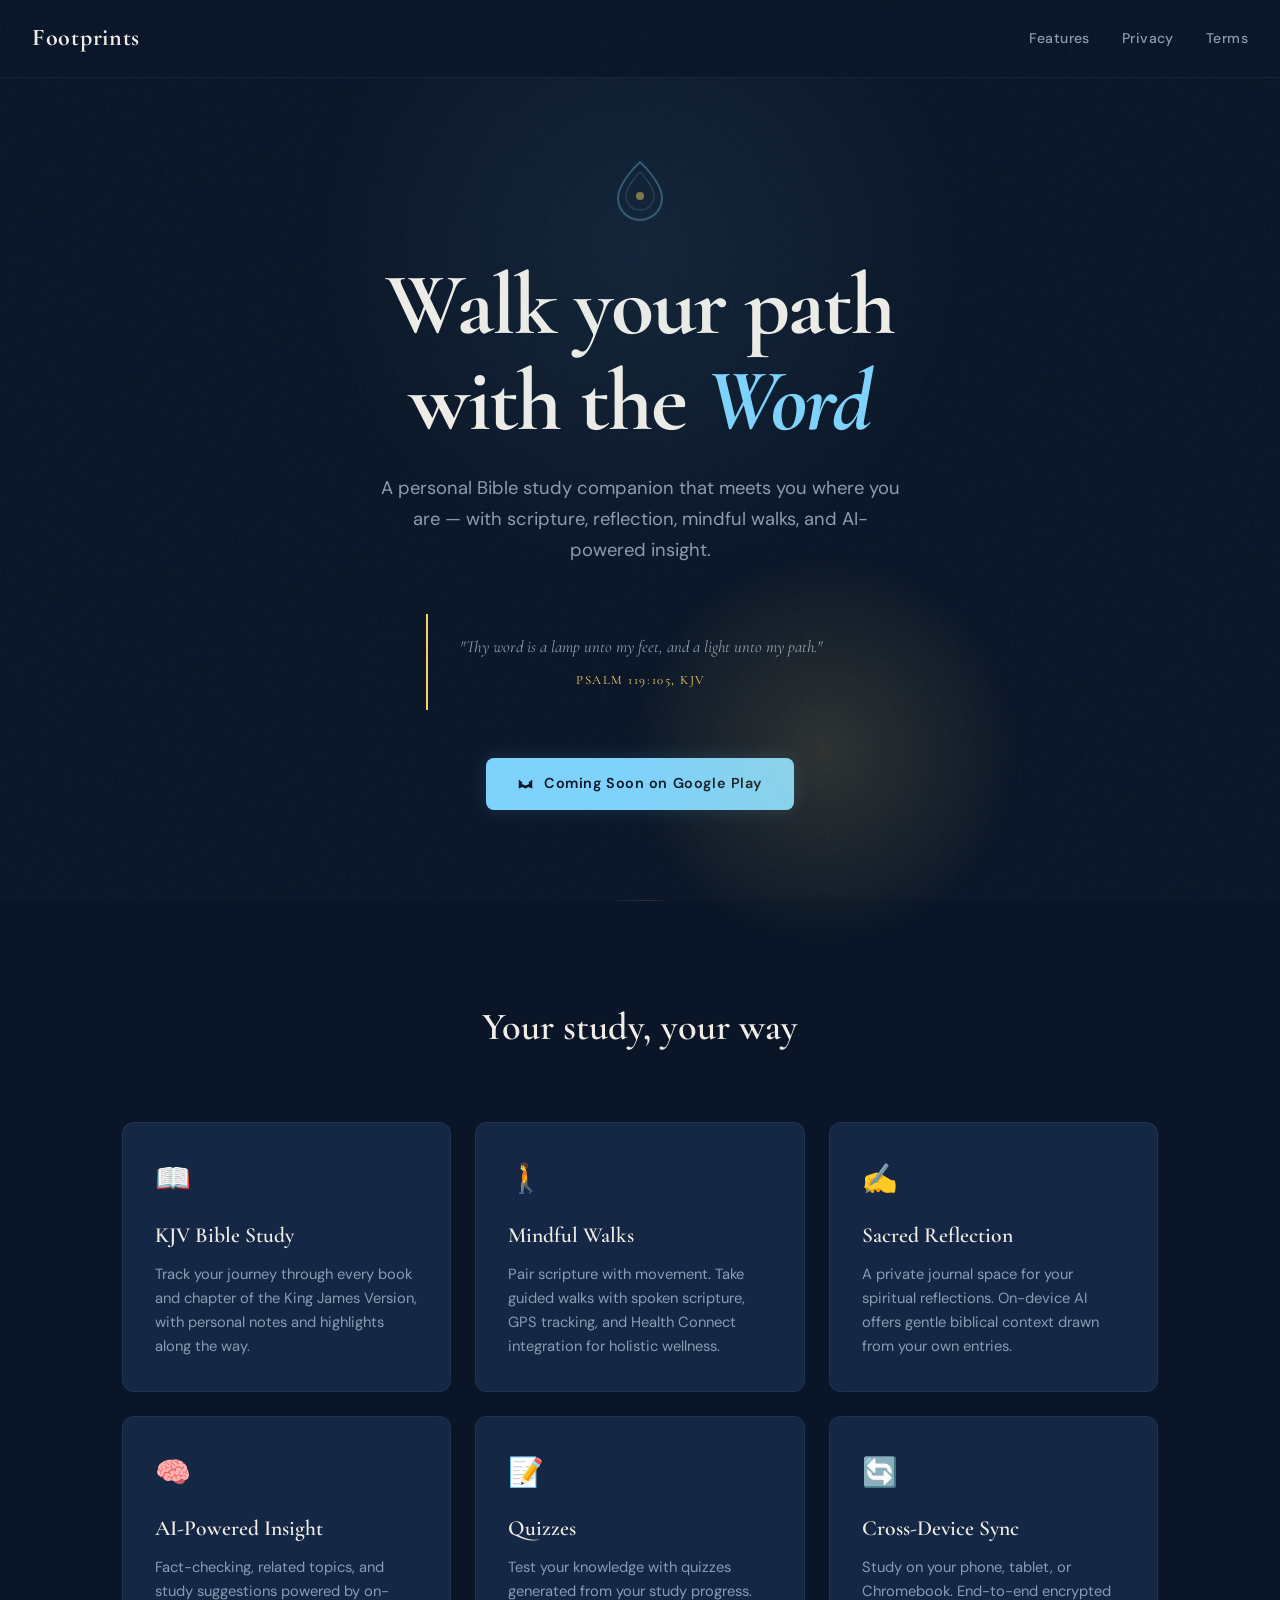
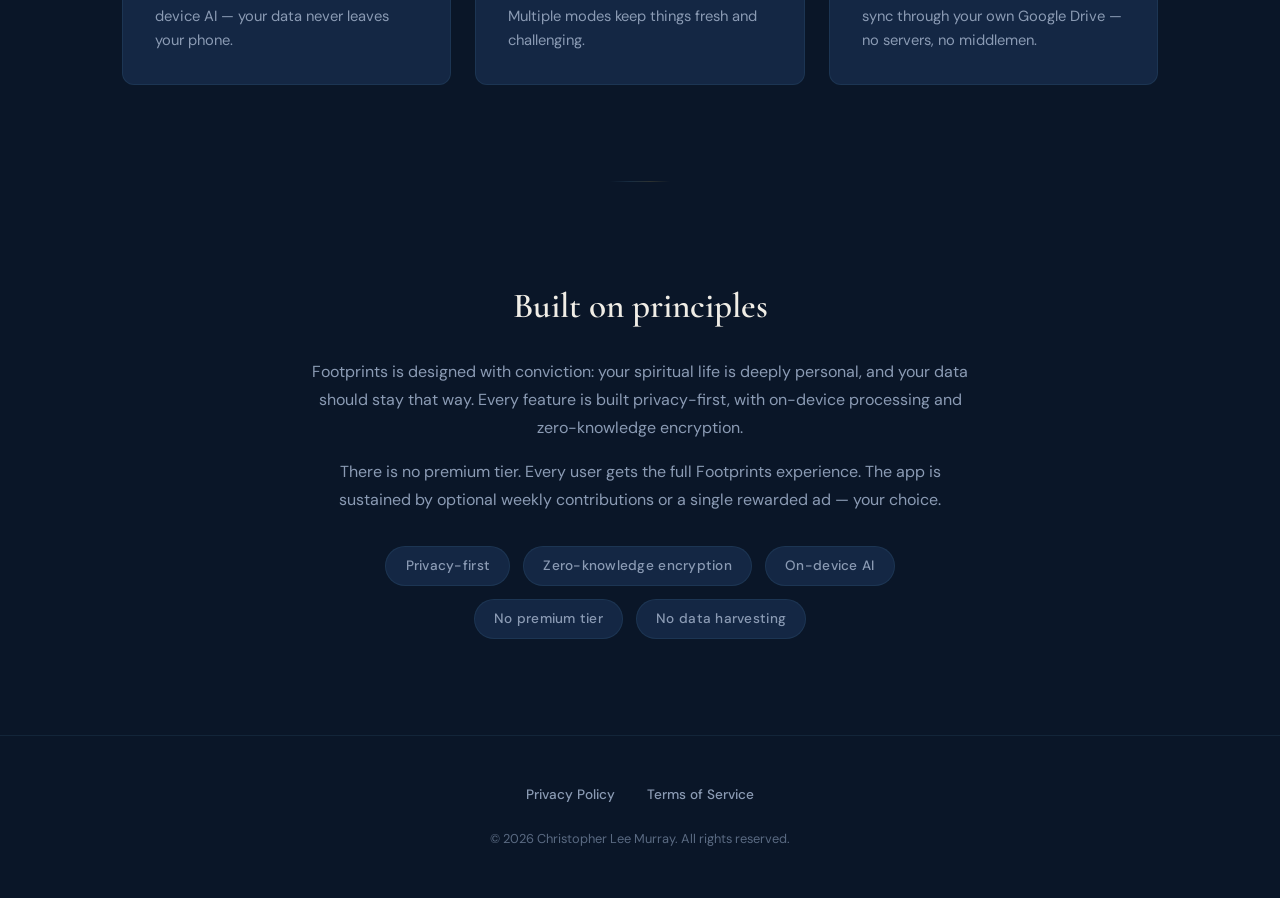
==== docs/index.html @ 4baad624 "feat: Add initial website pages for terms of service, privacy policy, and homepage." ====
<!DOCTYPE html>
<html lang="en">

<head>
    <meta charset="UTF-8">
    <meta name="viewport" content="width=device-width, initial-scale=1.0">
    <title>Footprints — Walk Your Path with the Word</title>
    <meta name="description"
        content="Footprints is a personal Bible study companion featuring KJV Bible study tracking, AI-powered tools, mindful walks, journaling, and quizzes.">
    <link rel="preconnect" href="https://fonts.googleapis.com">
    <link rel="preconnect" href="https://fonts.gstatic.com" crossorigin>
    <link
        href="https://fonts.googleapis.com/css2?family=Cormorant+Garamond:ital,wght@0,400;0,600;0,700;1,400&family=DM+Sans:wght@400;500;600&display=swap"
        rel="stylesheet">
    <style>
        *,
        *::before,
        *::after {
            margin: 0;
            padding: 0;
            box-sizing: border-box;
        }

        :root {
            --bg: #0A1628;
            --bg-surface: #0F1F38;
            --bg-card: #142744;
            --cyan: #7DD3FC;
            --cyan-dim: rgba(125, 211, 252, 0.12);
            --cyan-glow: rgba(125, 211, 252, 0.08);
            --gold: #F6D365;
            --gold-dim: rgba(246, 211, 101, 0.15);
            --text-primary: #F0EDE6;
            --text-secondary: #8B9BB4;
            --text-muted: #5A6A82;
            --border: rgba(125, 211, 252, 0.08);
            --border-glow: rgba(125, 211, 252, 0.15);
        }

        html {
            scroll-behavior: smooth;
        }

        body {
            font-family: 'DM Sans', sans-serif;
            background: var(--bg);
            color: var(--text-primary);
            line-height: 1.6;
            overflow-x: hidden;
        }

        body::before {
            content: '';
            position: fixed;
            inset: 0;
            background-image: url("data:image/svg+xml,%3Csvg viewBox='0 0 256 256' xmlns='http://www.w3.org/2000/svg'%3E%3Cfilter id='n'%3E%3CfeTurbulence type='fractalNoise' baseFrequency='0.85' numOctaves='4' stitchTiles='stitch'/%3E%3C/filter%3E%3Crect width='100%25' height='100%25' filter='url(%23n)' opacity='0.025'/%3E%3C/svg%3E");
            pointer-events: none;
            z-index: 9999;
        }

        nav {
            position: fixed;
            top: 0;
            width: 100%;
            padding: 1.2rem 2rem;
            display: flex;
            justify-content: space-between;
            align-items: center;
            z-index: 100;
            background: rgba(10, 22, 40, 0.88);
            backdrop-filter: blur(16px);
            border-bottom: 1px solid var(--border);
        }

        .nav-brand {
            font-family: 'Cormorant Garamond', serif;
            font-size: 1.5rem;
            font-weight: 700;
            color: var(--text-primary);
            text-decoration: none;
            letter-spacing: 0.03em;
        }

        .nav-links {
            display: flex;
            gap: 2rem;
            align-items: center;
        }

        .nav-links a {
            font-size: 0.88rem;
            font-weight: 500;
            color: var(--text-secondary);
            text-decoration: none;
            letter-spacing: 0.03em;
            transition: color 0.2s;
        }

        .nav-links a:hover {
            color: var(--cyan);
        }

        /* ── HERO ── */
        .hero {
            min-height: 100vh;
            display: flex;
            flex-direction: column;
            justify-content: center;
            align-items: center;
            text-align: center;
            padding: 8rem 2rem 4rem;
            position: relative;
        }

        .hero::before {
            content: '';
            position: absolute;
            top: -100px;
            left: 50%;
            transform: translateX(-50%);
            width: 700px;
            height: 700px;
            background: radial-gradient(circle, var(--cyan-glow) 0%, transparent 65%);
            pointer-events: none;
        }

        .hero::after {
            content: '';
            position: absolute;
            bottom: -50px;
            right: 20%;
            width: 400px;
            height: 400px;
            background: radial-gradient(circle, var(--gold-dim) 0%, transparent 70%);
            pointer-events: none;
        }

        .hero-icon {
            width: 72px;
            height: 72px;
            margin-bottom: 2rem;
            opacity: 0.8;
        }

        .hero h1 {
            font-family: 'Cormorant Garamond', serif;
            font-size: clamp(3rem, 7vw, 5.5rem);
            font-weight: 700;
            line-height: 1.08;
            letter-spacing: -0.02em;
            color: var(--text-primary);
            max-width: 700px;
        }

        .hero h1 em {
            font-style: italic;
            color: var(--cyan);
        }

        .hero-sub {
            margin-top: 1.5rem;
            font-size: 1.15rem;
            color: var(--text-secondary);
            max-width: 520px;
            line-height: 1.7;
        }

        .hero-verse {
            margin-top: 3rem;
            font-family: 'Cormorant Garamond', serif;
            font-style: italic;
            font-size: 1.05rem;
            color: var(--text-secondary);
            max-width: 480px;
            padding: 1.2rem 2rem;
            border-left: 2px solid var(--gold);
        }

        .hero-verse .ref {
            font-style: normal;
            font-size: 0.8rem;
            letter-spacing: 0.12em;
            text-transform: uppercase;
            color: var(--gold);
            display: block;
            margin-top: 0.6rem;
        }

        .hero-cta {
            margin-top: 3rem;
        }

        .btn-primary {
            display: inline-flex;
            align-items: center;
            gap: 0.5rem;
            padding: 0.9rem 2rem;
            background: var(--cyan);
            color: var(--bg);
            font-family: 'DM Sans', sans-serif;
            font-size: 0.9rem;
            font-weight: 600;
            letter-spacing: 0.04em;
            border: none;
            border-radius: 8px;
            text-decoration: none;
            cursor: pointer;
            transition: background 0.25s, transform 0.15s, box-shadow 0.25s;
            box-shadow: 0 0 20px rgba(125, 211, 252, 0.15);
        }

        .btn-primary:hover {
            background: #9ae0ff;
            transform: translateY(-1px);
            box-shadow: 0 0 30px rgba(125, 211, 252, 0.25);
        }

        /* ── FEATURES ── */
        .features {
            padding: 6rem 2rem;
            max-width: 1100px;
            margin: 0 auto;
        }

        .features-header {
            text-align: center;
            margin-bottom: 4rem;
        }

        .features-header h2 {
            font-family: 'Cormorant Garamond', serif;
            font-size: 2.4rem;
            font-weight: 600;
        }

        .features-grid {
            display: grid;
            grid-template-columns: repeat(auto-fit, minmax(300px, 1fr));
            gap: 1.5rem;
        }

        .feature-card {
            padding: 2rem;
            background: var(--bg-card);
            border: 1px solid var(--border);
            border-radius: 12px;
            transition: transform 0.25s, border-color 0.25s, box-shadow 0.25s;
        }

        .feature-card:hover {
            transform: translateY(-3px);
            border-color: var(--border-glow);
            box-shadow: 0 8px 40px rgba(125, 211, 252, 0.05);
        }

        .feature-icon {
            font-size: 1.8rem;
            margin-bottom: 1rem;
        }

        .feature-card h3 {
            font-family: 'Cormorant Garamond', serif;
            font-size: 1.35rem;
            font-weight: 600;
            margin-bottom: 0.6rem;
        }

        .feature-card p {
            font-size: 0.92rem;
            color: var(--text-secondary);
            line-height: 1.65;
        }

        .divider {
            width: 60px;
            height: 1px;
            background: linear-gradient(90deg, transparent, var(--cyan-dim), var(--gold-dim), transparent);
            margin: 0 auto;
        }

        /* ── VALUES ── */
        .values {
            padding: 6rem 2rem;
            max-width: 720px;
            margin: 0 auto;
            text-align: center;
        }

        .values h2 {
            font-family: 'Cormorant Garamond', serif;
            font-size: 2.2rem;
            font-weight: 600;
            margin-bottom: 1.5rem;
        }

        .values p {
            font-size: 1rem;
            color: var(--text-secondary);
            line-height: 1.75;
            margin-bottom: 1rem;
        }

        .values-list {
            display: flex;
            flex-wrap: wrap;
            justify-content: center;
            gap: 0.8rem;
            margin-top: 2rem;
        }

        .values-list span {
            padding: 0.5rem 1.2rem;
            background: var(--bg-card);
            border: 1px solid var(--border);
            border-radius: 100px;
            font-size: 0.85rem;
            font-weight: 500;
            color: var(--text-secondary);
            letter-spacing: 0.02em;
        }

        footer {
            padding: 3rem 2rem;
            text-align: center;
            border-top: 1px solid var(--border);
        }

        .footer-links {
            display: flex;
            justify-content: center;
            gap: 2rem;
            margin-bottom: 1.5rem;
            flex-wrap: wrap;
        }

        .footer-links a {
            font-size: 0.85rem;
            font-weight: 500;
            color: var(--text-secondary);
            text-decoration: none;
            transition: color 0.2s;
        }

        .footer-links a:hover {
            color: var(--cyan);
        }

        .footer-copy {
            font-size: 0.8rem;
            color: var(--text-muted);
        }

        @keyframes fadeUp {
            from {
                opacity: 0;
                transform: translateY(20px);
            }

            to {
                opacity: 1;
                transform: translateY(0);
            }
        }

        .hero h1 {
            animation: fadeUp 0.8s ease-out;
        }

        .hero-sub {
            animation: fadeUp 0.8s ease-out 0.15s both;
        }

        .hero-verse {
            animation: fadeUp 0.8s ease-out 0.3s both;
        }

        .hero-cta {
            animation: fadeUp 0.8s ease-out 0.45s both;
        }

        @media (max-width: 640px) {
            nav {
                padding: 1rem 1.2rem;
            }

            .nav-links {
                gap: 1rem;
            }

            .nav-links a {
                font-size: 0.8rem;
            }

            .hero {
                padding: 7rem 1.5rem 3rem;
            }

            .features {
                padding: 4rem 1.5rem;
            }

            .features-grid {
                grid-template-columns: 1fr;
            }
        }
    </style>
</head>

<body>

    <nav>
        <a href="./" class="nav-brand">Footprints</a>
        <div class="nav-links">
            <a href="#features">Features</a>
            <a href="privacy-policy.html">Privacy</a>
            <a href="terms-of-service.html">Terms</a>
        </div>
    </nav>

    <section class="hero">
        <svg class="hero-icon" viewBox="0 0 72 72" fill="none" xmlns="http://www.w3.org/2000/svg">
            <path d="M36 8C36 8 14 28 14 44c0 12.15 9.85 22 22 22s22-9.85 22-22C58 28 36 8 36 8z" stroke="#7DD3FC"
                stroke-width="2" fill="none" opacity="0.4" />
            <path d="M36 18c0 0-14 14-14 24 0 7.73 6.27 14 14 14s14-6.27 14-14c0-10-14-24-14-24z" stroke="#7DD3FC"
                stroke-width="1.5" fill="none" opacity="0.2" />
            <circle cx="36" cy="42" r="4" fill="#F6D365" opacity="0.6" />
        </svg>
        <h1>Walk your path<br>with the <em>Word</em></h1>
        <p class="hero-sub">A personal Bible study companion that meets you where you are — with scripture, reflection,
            mindful walks, and AI-powered insight.</p>
        <blockquote class="hero-verse">
            "Thy word is a lamp unto my feet, and a light unto my path."
            <span class="ref">Psalm 119:105, KJV</span>
        </blockquote>
        <div class="hero-cta">
            <a href="#" class="btn-primary">
                <svg width="18" height="18" viewBox="0 0 24 24" fill="currentColor">
                    <path d="M1 18V6l5 4-1 2 5 2 5-2-1-2 5-4v12l-5-2-4 2-4-2z" />
                </svg>
                Coming Soon on Google Play
            </a>
        </div>
    </section>

    <div class="divider"></div>

    <section class="features" id="features">
        <div class="features-header">
            <h2>Your study, your way</h2>
        </div>
        <div class="features-grid">
            <div class="feature-card">
                <div class="feature-icon">📖</div>
                <h3>KJV Bible Study</h3>
                <p>Track your journey through every book and chapter of the King James Version, with personal notes and
                    highlights along the way.</p>
            </div>
            <div class="feature-card">
                <div class="feature-icon">🚶</div>
                <h3>Mindful Walks</h3>
                <p>Pair scripture with movement. Take guided walks with spoken scripture, GPS tracking, and Health
                    Connect integration for holistic wellness.</p>
            </div>
            <div class="feature-card">
                <div class="feature-icon">✍️</div>
                <h3>Sacred Reflection</h3>
                <p>A private journal space for your spiritual reflections. On-device AI offers gentle biblical context
                    drawn from your own entries.</p>
            </div>
            <div class="feature-card">
                <div class="feature-icon">🧠</div>
                <h3>AI-Powered Insight</h3>
                <p>Fact-checking, related topics, and study suggestions powered by on-device AI — your data never leaves
                    your phone.</p>
            </div>
            <div class="feature-card">
                <div class="feature-icon">📝</div>
                <h3>Quizzes</h3>
                <p>Test your knowledge with quizzes generated from your study progress. Multiple modes keep things fresh
                    and challenging.</p>
            </div>
            <div class="feature-card">
                <div class="feature-icon">🔄</div>
                <h3>Cross-Device Sync</h3>
                <p>Study on your phone, tablet, or Chromebook. End-to-end encrypted sync through your own Google Drive —
                    no servers, no middlemen.</p>
            </div>
        </div>
    </section>

    <div class="divider"></div>

    <section class="values" id="values">
        <h2>Built on principles</h2>
        <p>Footprints is designed with conviction: your spiritual life is deeply personal, and your data should stay
            that way. Every feature is built privacy-first, with on-device processing and zero-knowledge encryption.</p>
        <p>There is no premium tier. Every user gets the full Footprints experience. The app is sustained by optional
            weekly contributions or a single rewarded ad — your choice.</p>
        <div class="values-list">
            <span>Privacy-first</span>
            <span>Zero-knowledge encryption</span>
            <span>On-device AI</span>
            <span>No premium tier</span>
            <span>No data harvesting</span>
        </div>
    </section>

    <footer>
        <div class="footer-links">
            <a href="privacy-policy.html">Privacy Policy</a>
            <a href="terms-of-service.html">Terms of Service</a>
        </div>
        <p class="footer-copy">&copy; 2026 Christopher Lee Murray. All rights reserved.</p>
    </footer>

</body>

</html>
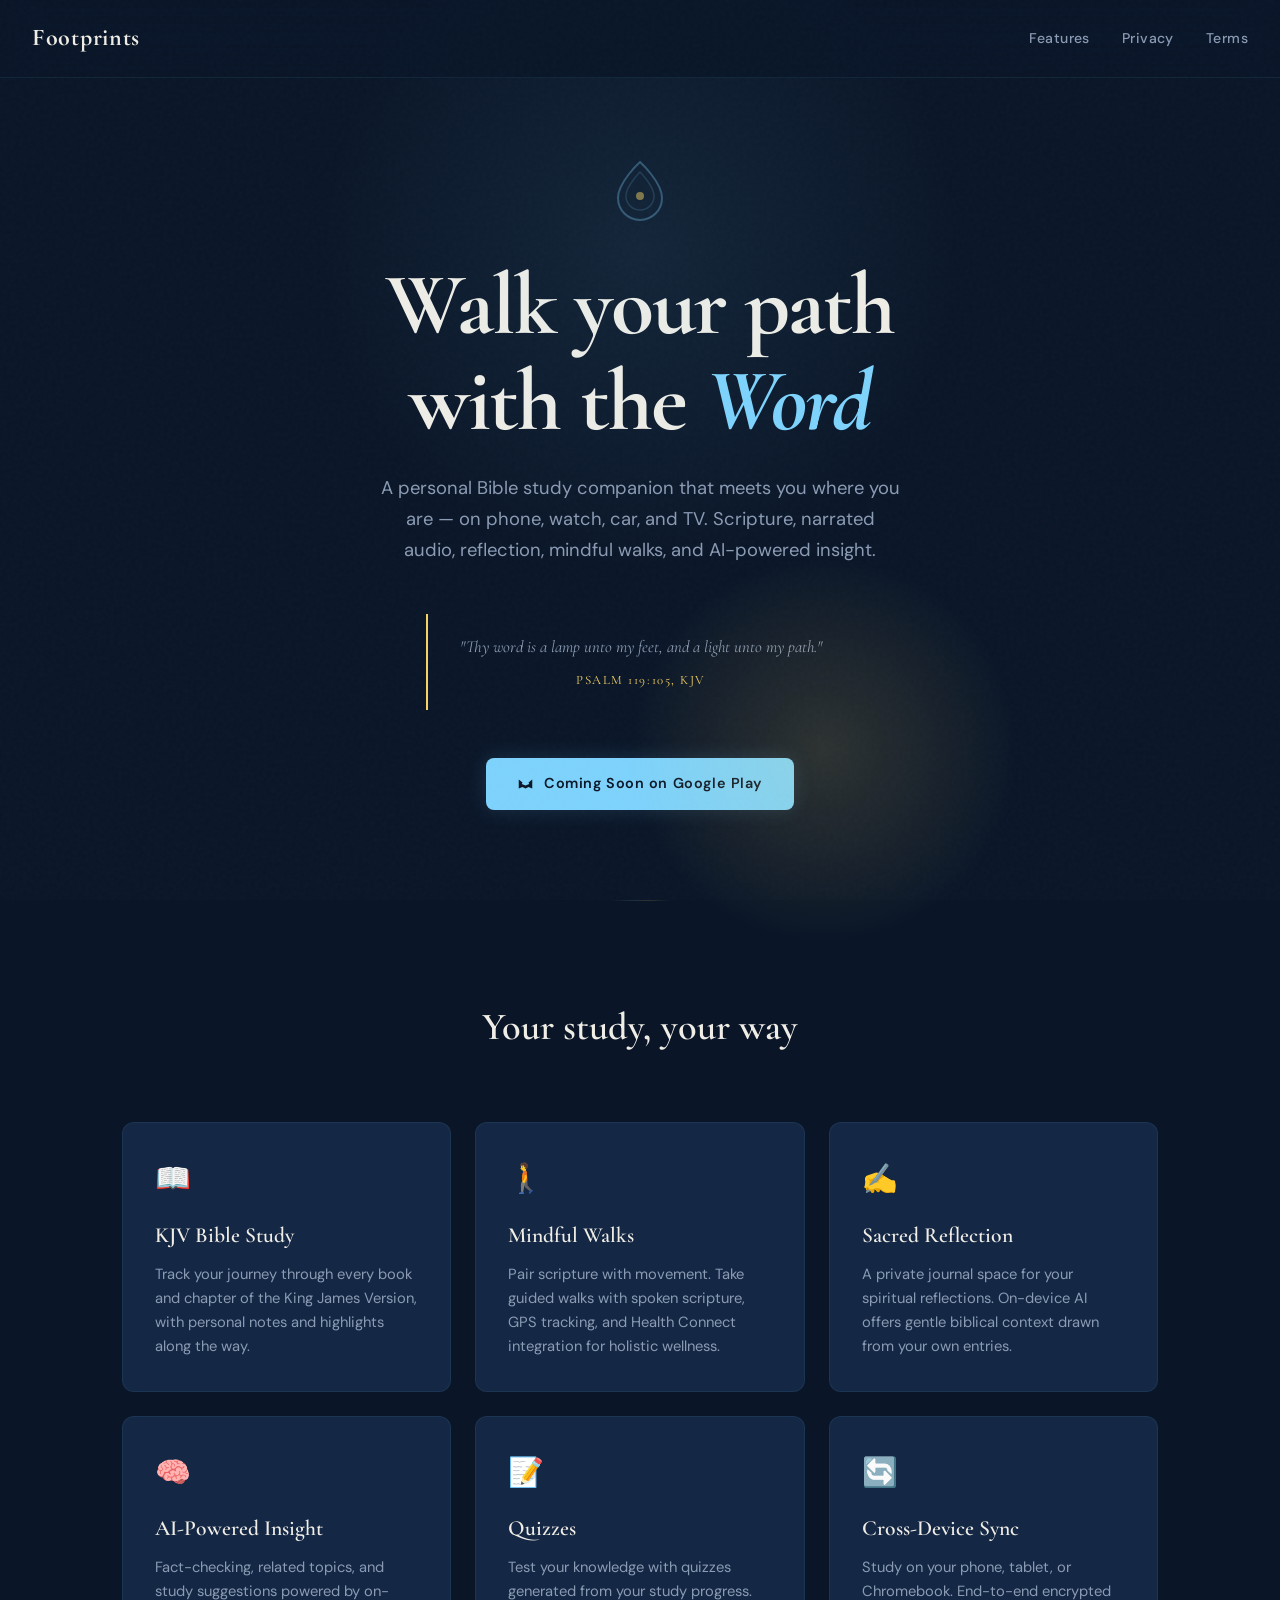
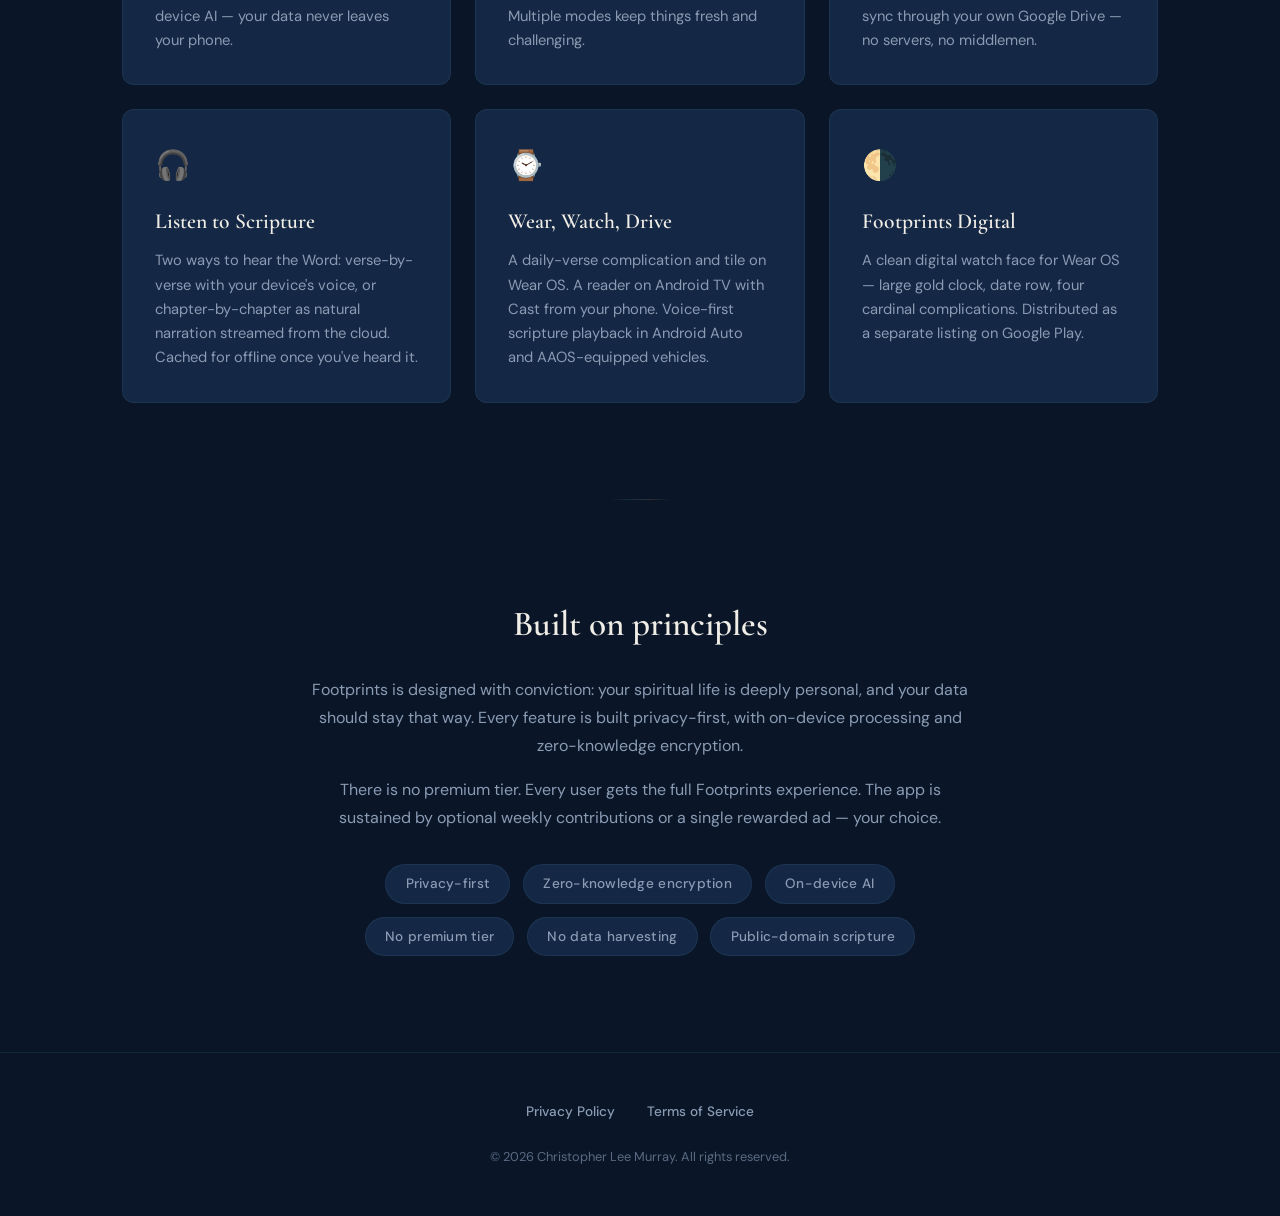
==== commit 9b4697f7: "chore: refresh site for current feature set + multi-platform reach Homepage:   - Hero copy mentions " ====
--- a/docs/index.html
+++ b/docs/index.html
@@ -6,7 +6,7 @@
     <meta name="viewport" content="width=device-width, initial-scale=1.0">
     <title>Footprints — Walk Your Path with the Word</title>
     <meta name="description"
-        content="Footprints is a personal Bible study companion featuring KJV Bible study tracking, AI-powered tools, mindful walks, journaling, and quizzes.">
+        content="Footprints is a personal Bible study companion across phone, watch, TV, and car — featuring KJV scripture, narrated audio, AI-powered tools, mindful walks, journaling, and quizzes.">
     <link rel="preconnect" href="https://fonts.googleapis.com">
     <link rel="preconnect" href="https://fonts.gstatic.com" crossorigin>
     <link
@@ -426,8 +426,8 @@
             <circle cx="36" cy="42" r="4" fill="#F6D365" opacity="0.6" />
         </svg>
         <h1>Walk your path<br>with the <em>Word</em></h1>
-        <p class="hero-sub">A personal Bible study companion that meets you where you are — with scripture, reflection,
-            mindful walks, and AI-powered insight.</p>
+        <p class="hero-sub">A personal Bible study companion that meets you where you are — on phone, watch, car, and
+            TV. Scripture, narrated audio, reflection, mindful walks, and AI-powered insight.</p>
         <blockquote class="hero-verse">
             "Thy word is a lamp unto my feet, and a light unto my path."
             <span class="ref">Psalm 119:105, KJV</span>
@@ -485,6 +485,24 @@
                 <p>Study on your phone, tablet, or Chromebook. End-to-end encrypted sync through your own Google Drive —
                     no servers, no middlemen.</p>
             </div>
+            <div class="feature-card">
+                <div class="feature-icon">🎧</div>
+                <h3>Listen to Scripture</h3>
+                <p>Two ways to hear the Word: verse-by-verse with your device's voice, or chapter-by-chapter as natural
+                    narration streamed from the cloud. Cached for offline once you've heard it.</p>
+            </div>
+            <div class="feature-card">
+                <div class="feature-icon">⌚</div>
+                <h3>Wear, Watch, Drive</h3>
+                <p>A daily-verse complication and tile on Wear OS. A reader on Android TV with Cast from your phone.
+                    Voice-first scripture playback in Android Auto and AAOS-equipped vehicles.</p>
+            </div>
+            <div class="feature-card">
+                <div class="feature-icon">🌗</div>
+                <h3>Footprints Digital</h3>
+                <p>A clean digital watch face for Wear OS — large gold clock, date row, four cardinal complications.
+                    Distributed as a separate listing on Google Play.</p>
+            </div>
         </div>
     </section>
 
@@ -502,6 +520,7 @@
             <span>On-device AI</span>
             <span>No premium tier</span>
             <span>No data harvesting</span>
+            <span>Public-domain scripture</span>
         </div>
     </section>
 
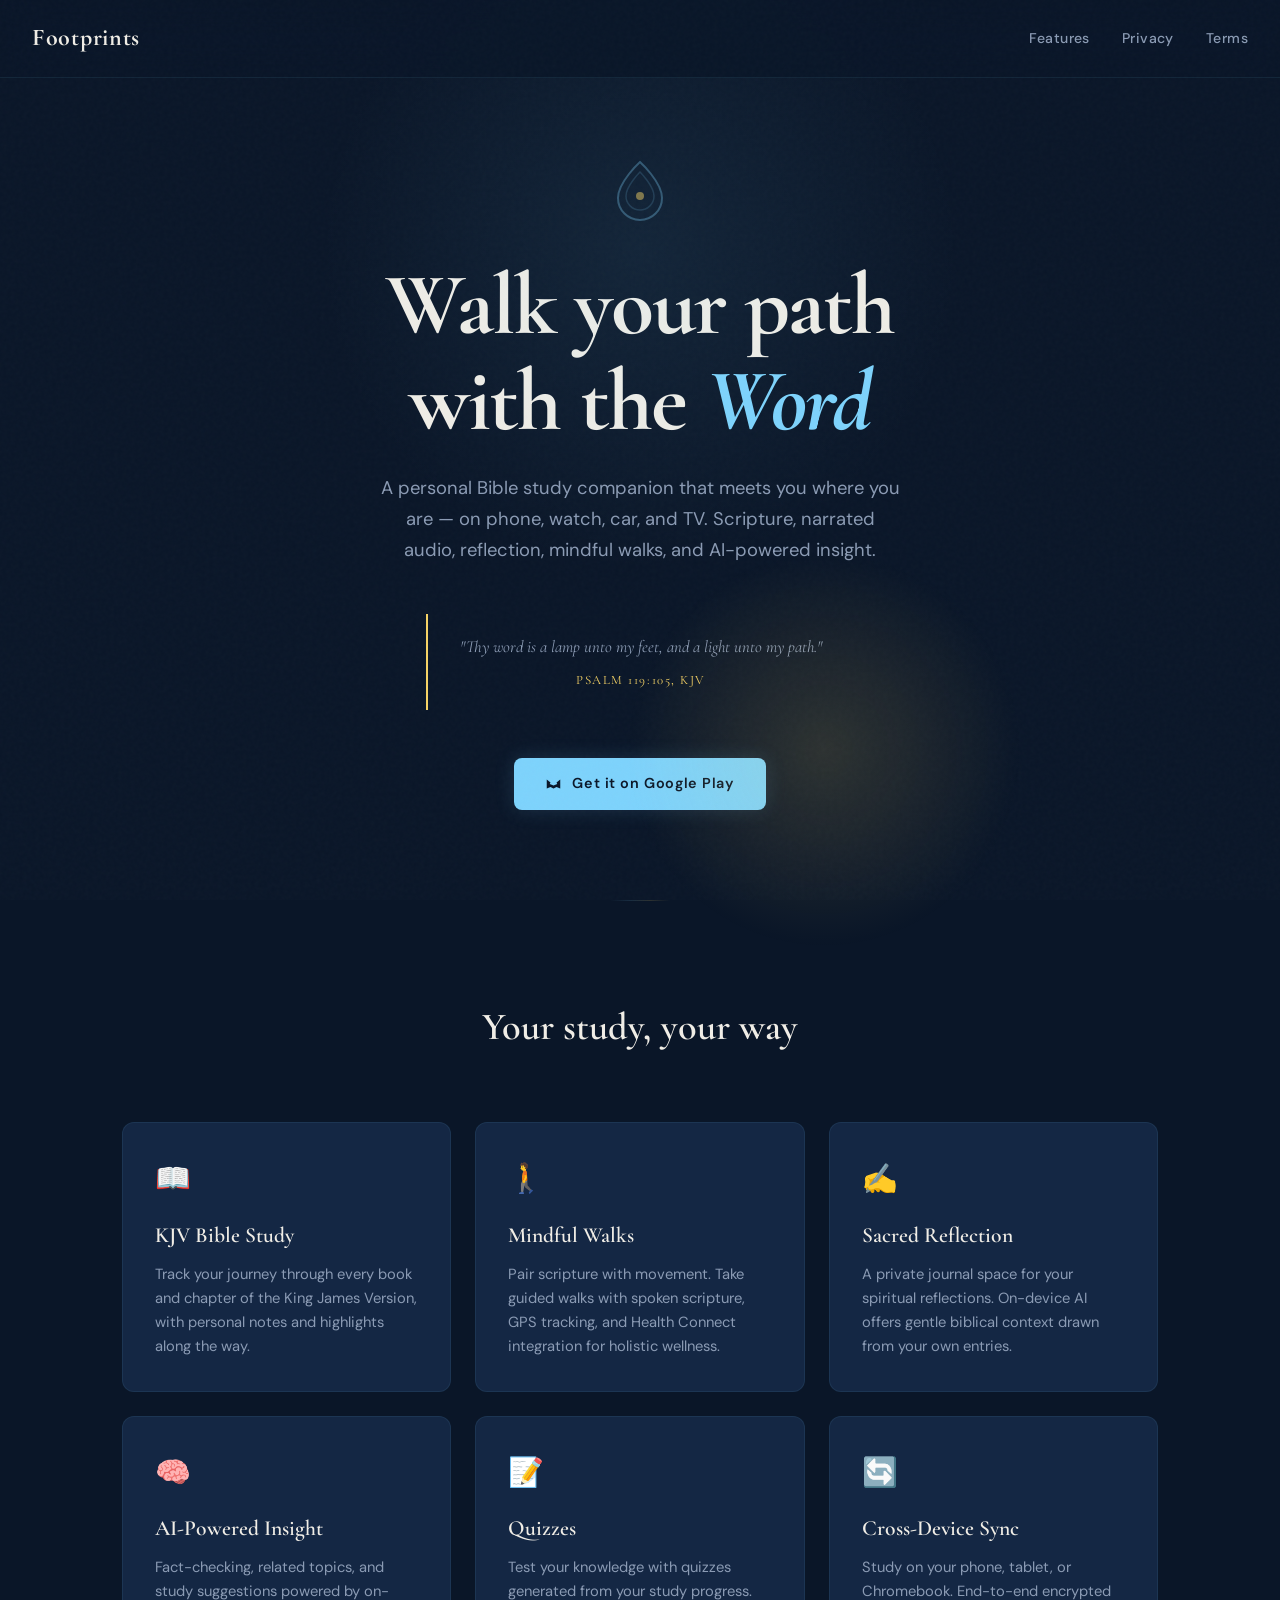
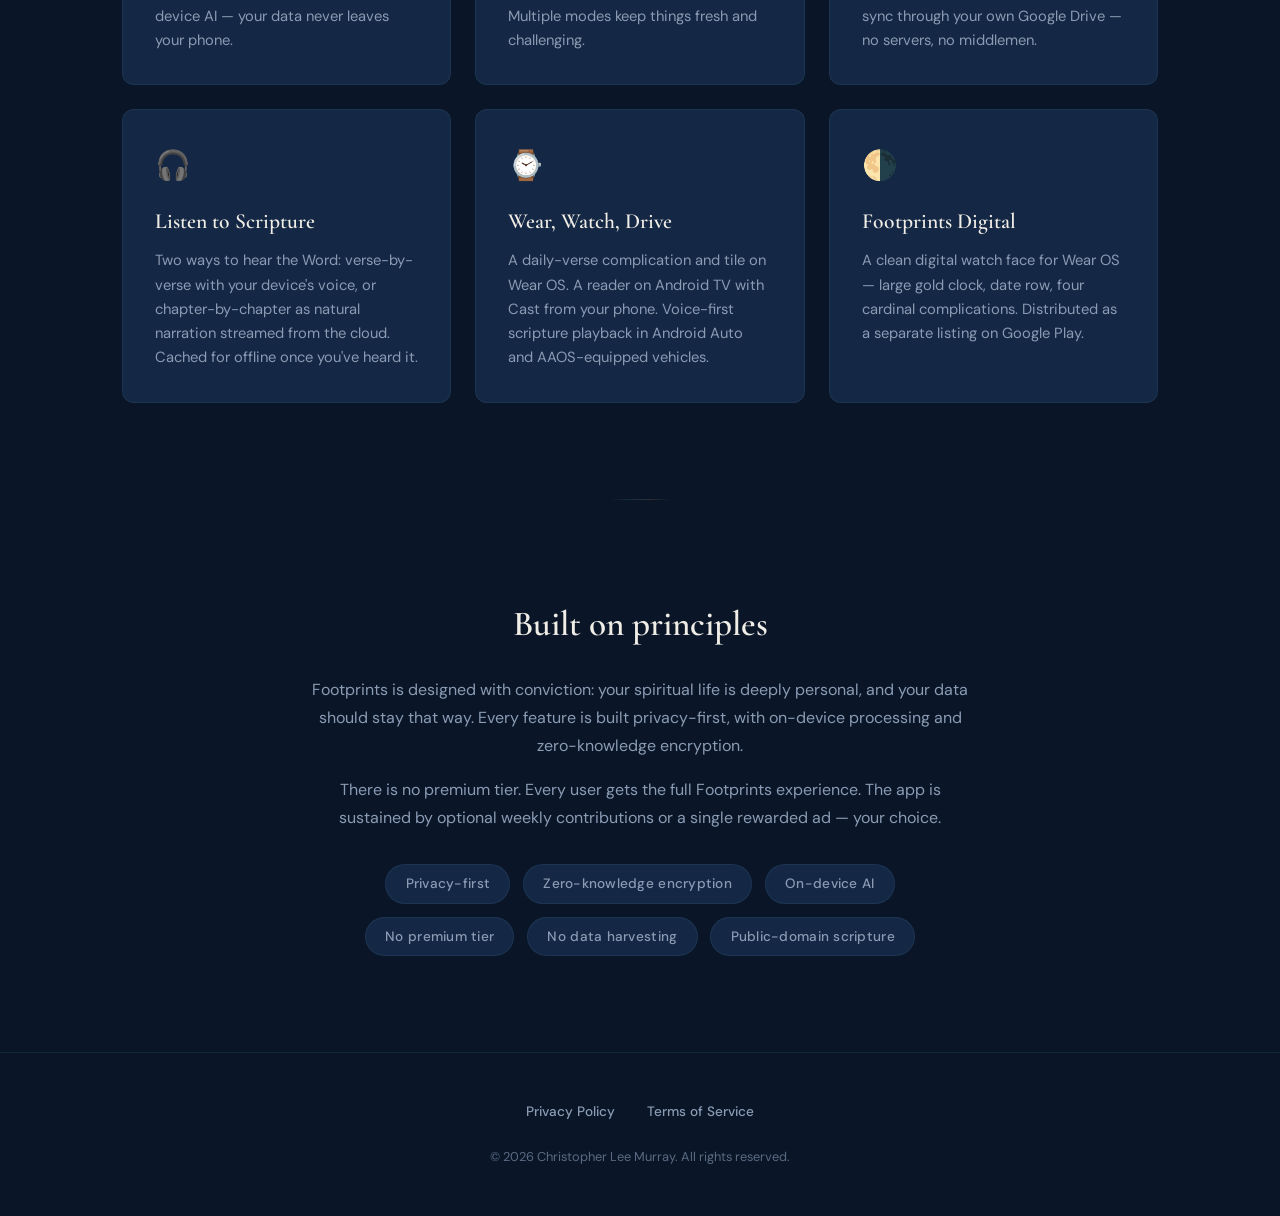
==== commit f4e4c522: "chore: link hero CTA to the Footprints Play Store listing" ====
--- a/docs/index.html
+++ b/docs/index.html
@@ -433,11 +433,12 @@
             <span class="ref">Psalm 119:105, KJV</span>
         </blockquote>
         <div class="hero-cta">
-            <a href="#" class="btn-primary">
+            <a href="https://play.google.com/store/apps/details?id=com.cntr.footprints" class="btn-primary"
+                target="_blank" rel="noopener">
                 <svg width="18" height="18" viewBox="0 0 24 24" fill="currentColor">
                     <path d="M1 18V6l5 4-1 2 5 2 5-2-1-2 5-4v12l-5-2-4 2-4-2z" />
                 </svg>
-                Coming Soon on Google Play
+                Get it on Google Play
             </a>
         </div>
     </section>
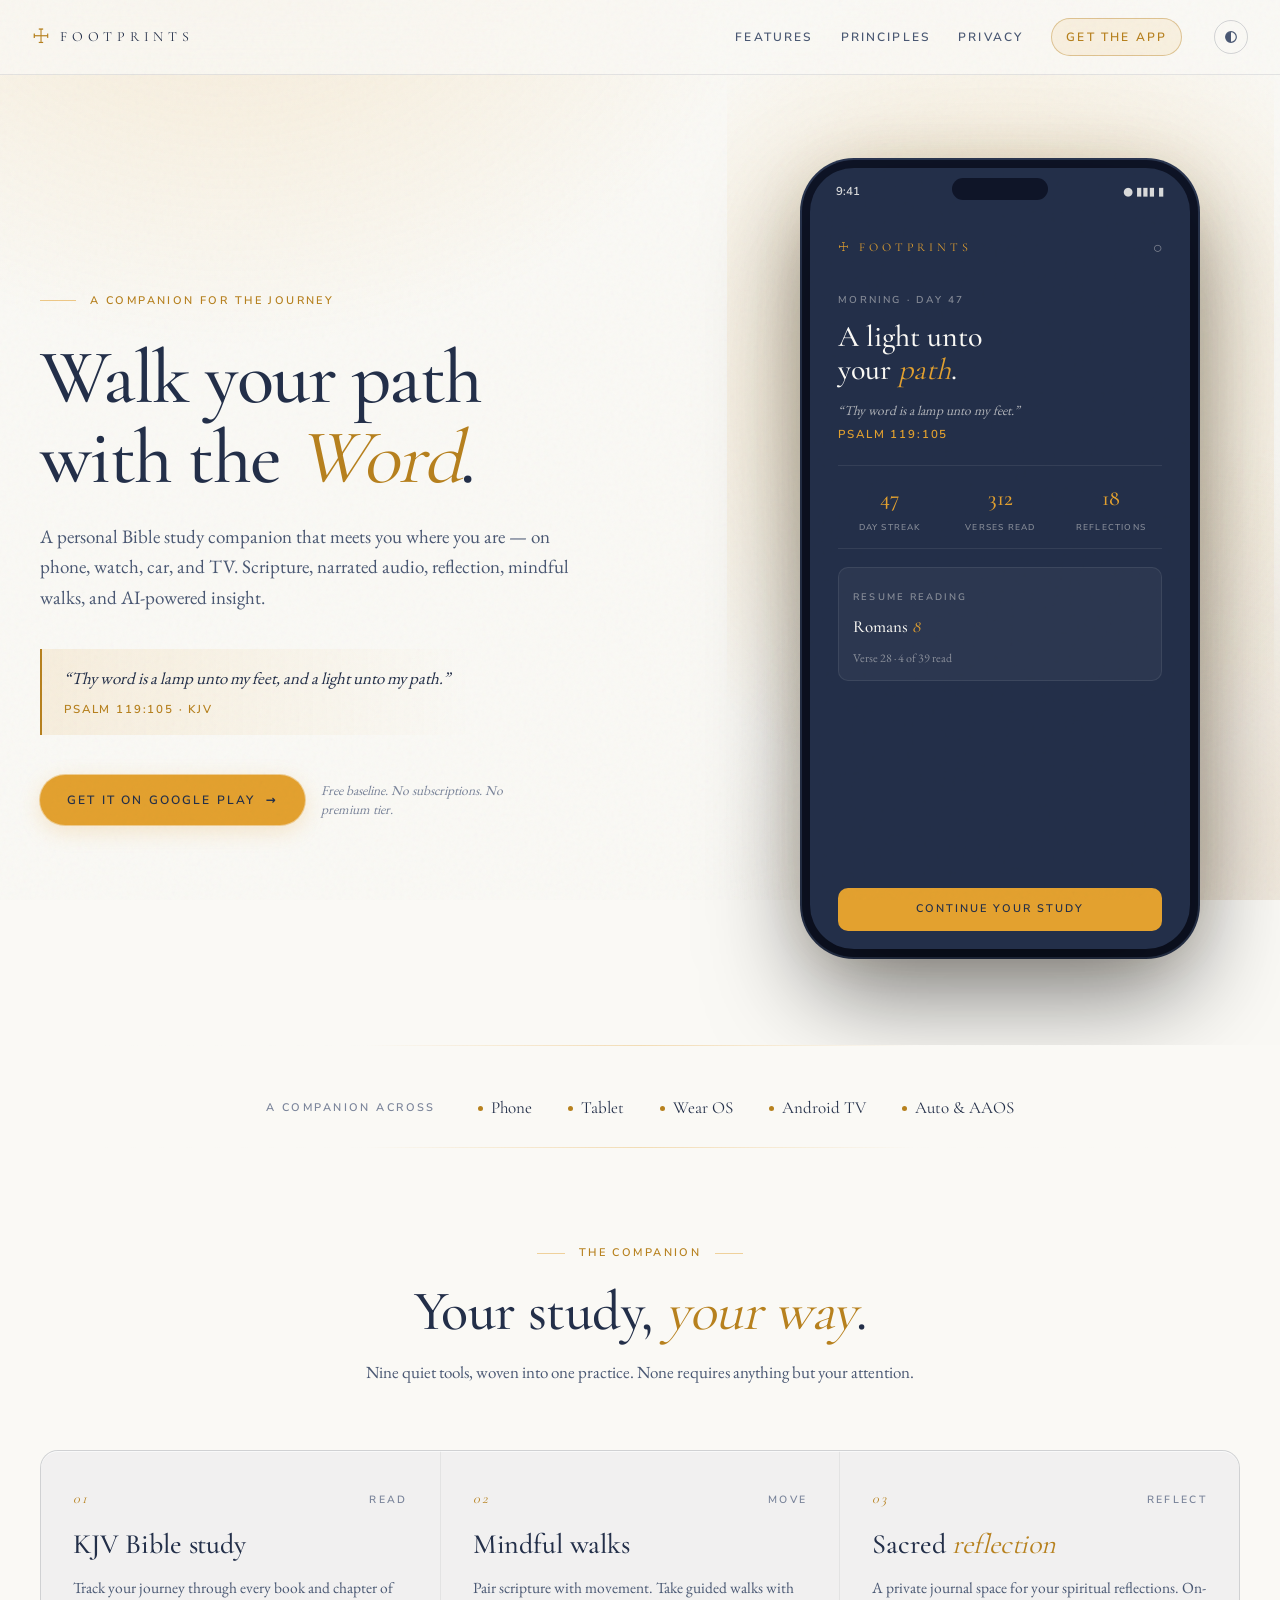
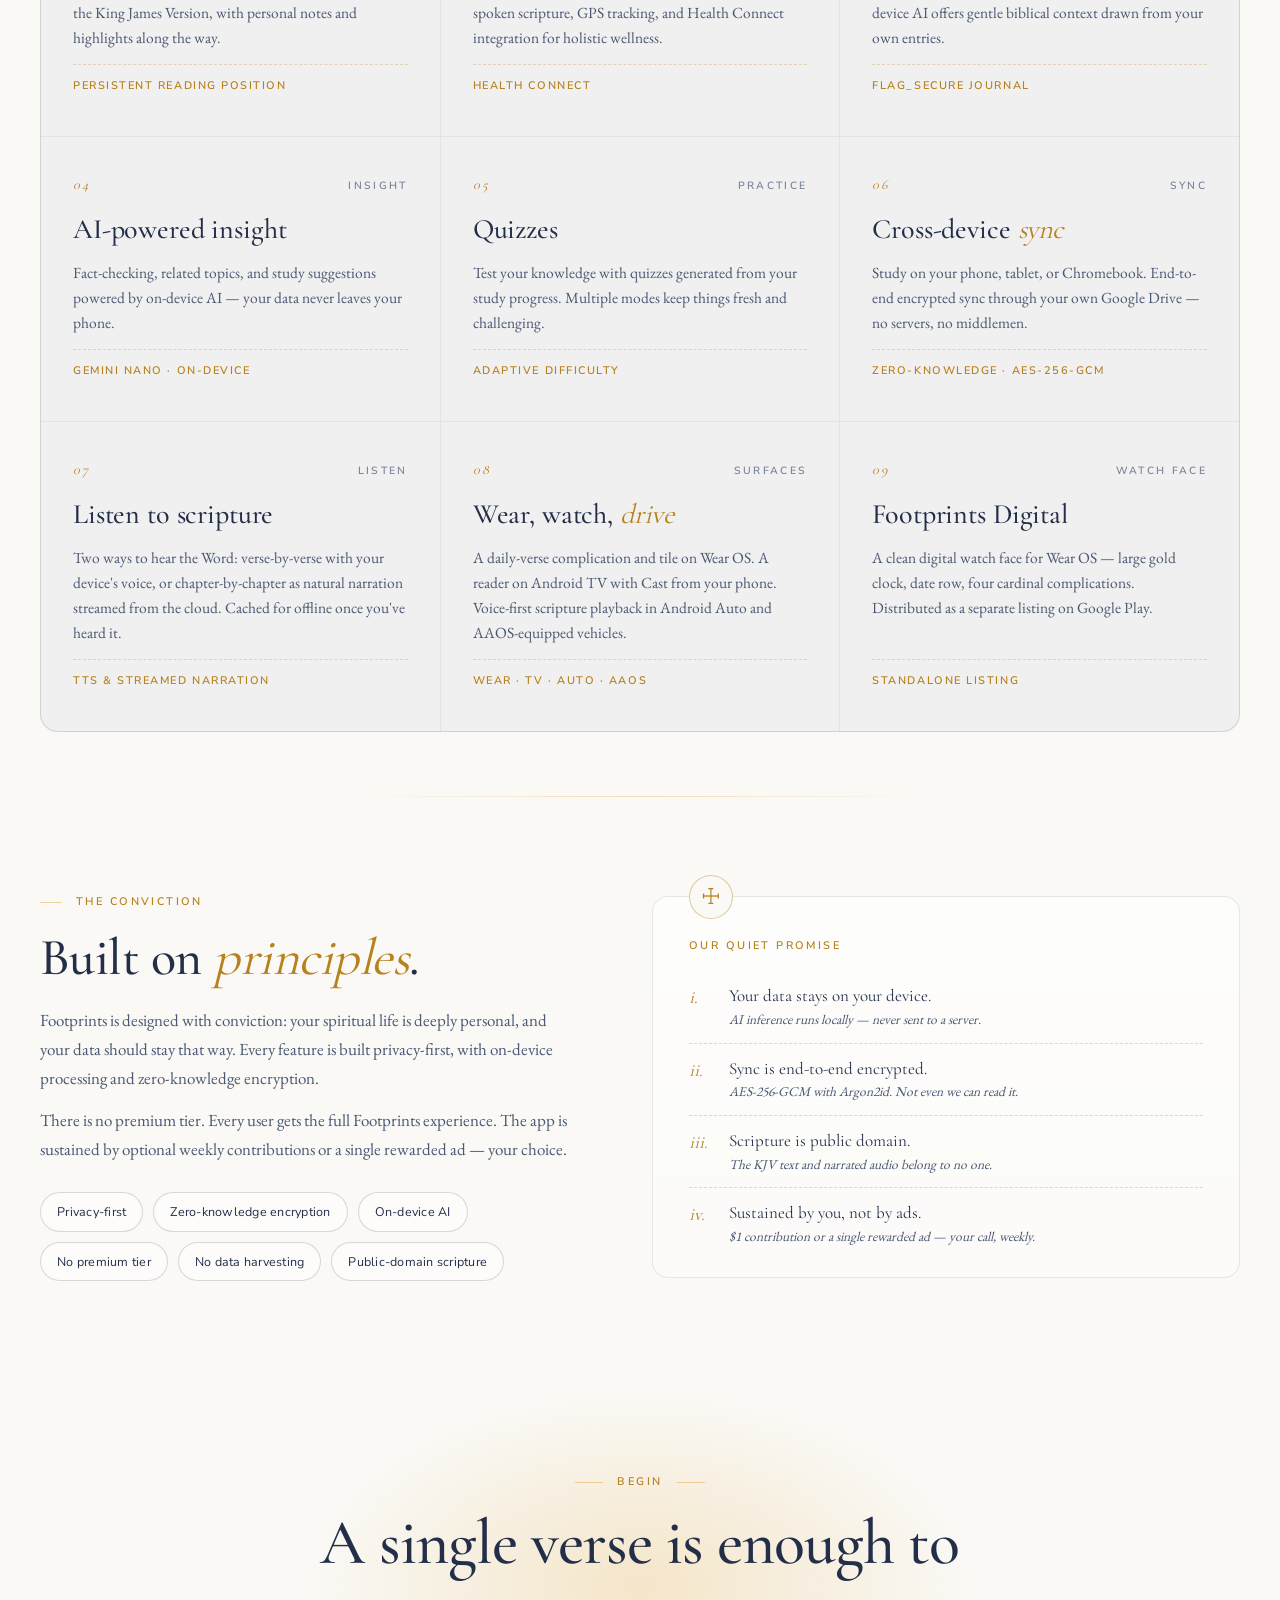
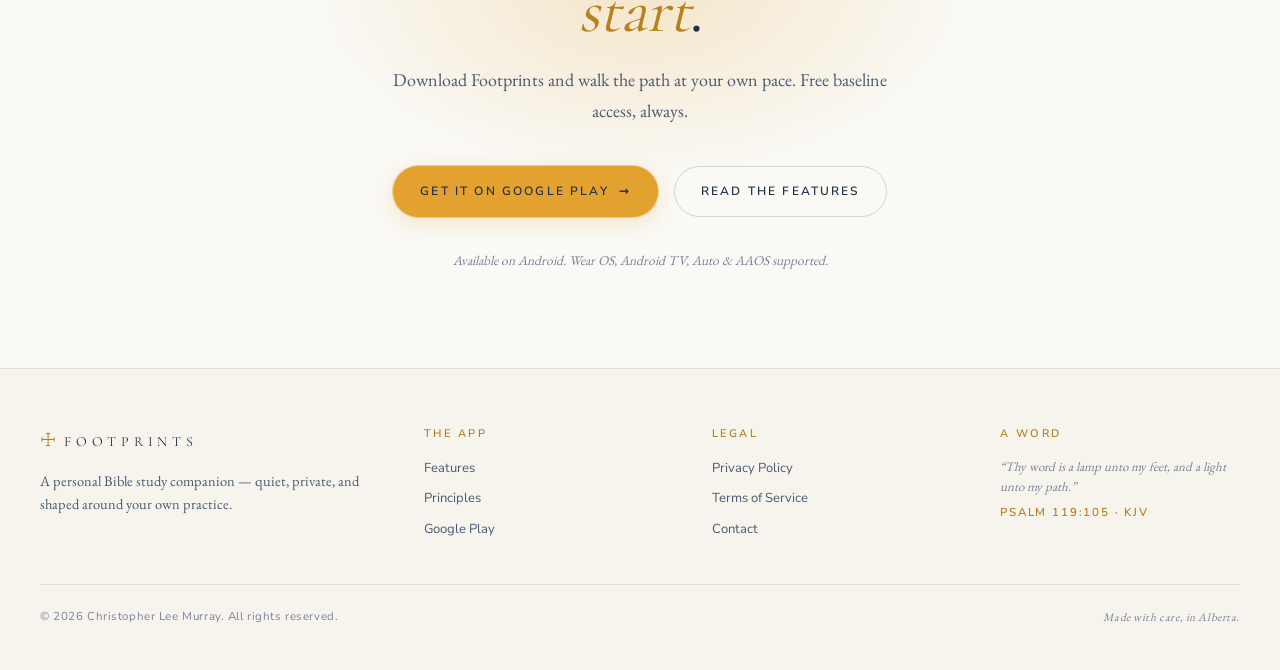
==== commit e81209d2: "feat: redesign home page with parchment-and-gold design system + theme toggle Adopts the Footprints " ====
--- a/docs/index.html
+++ b/docs/index.html
@@ -1,538 +1,961 @@
-<!DOCTYPE html>
+<!doctype html>
 <html lang="en">
-
 <head>
-    <meta charset="UTF-8">
-    <meta name="viewport" content="width=device-width, initial-scale=1.0">
-    <title>Footprints — Walk Your Path with the Word</title>
-    <meta name="description"
-        content="Footprints is a personal Bible study companion across phone, watch, TV, and car — featuring KJV scripture, narrated audio, AI-powered tools, mindful walks, journaling, and quizzes.">
-    <link rel="preconnect" href="https://fonts.googleapis.com">
-    <link rel="preconnect" href="https://fonts.gstatic.com" crossorigin>
-    <link
-        href="https://fonts.googleapis.com/css2?family=Cormorant+Garamond:ital,wght@0,400;0,600;0,700;1,400&family=DM+Sans:wght@400;500;600&display=swap"
-        rel="stylesheet">
-    <style>
-        *,
-        *::before,
-        *::after {
-            margin: 0;
-            padding: 0;
-            box-sizing: border-box;
-        }
-
-        :root {
-            --bg: #0A1628;
-            --bg-surface: #0F1F38;
-            --bg-card: #142744;
-            --cyan: #7DD3FC;
-            --cyan-dim: rgba(125, 211, 252, 0.12);
-            --cyan-glow: rgba(125, 211, 252, 0.08);
-            --gold: #F6D365;
-            --gold-dim: rgba(246, 211, 101, 0.15);
-            --text-primary: #F0EDE6;
-            --text-secondary: #8B9BB4;
-            --text-muted: #5A6A82;
-            --border: rgba(125, 211, 252, 0.08);
-            --border-glow: rgba(125, 211, 252, 0.15);
-        }
-
-        html {
-            scroll-behavior: smooth;
-        }
-
-        body {
-            font-family: 'DM Sans', sans-serif;
-            background: var(--bg);
-            color: var(--text-primary);
-            line-height: 1.6;
-            overflow-x: hidden;
-        }
-
-        body::before {
-            content: '';
-            position: fixed;
-            inset: 0;
-            background-image: url("data:image/svg+xml,%3Csvg viewBox='0 0 256 256' xmlns='http://www.w3.org/2000/svg'%3E%3Cfilter id='n'%3E%3CfeTurbulence type='fractalNoise' baseFrequency='0.85' numOctaves='4' stitchTiles='stitch'/%3E%3C/filter%3E%3Crect width='100%25' height='100%25' filter='url(%23n)' opacity='0.025'/%3E%3C/svg%3E");
-            pointer-events: none;
-            z-index: 9999;
-        }
-
-        nav {
-            position: fixed;
-            top: 0;
-            width: 100%;
-            padding: 1.2rem 2rem;
-            display: flex;
-            justify-content: space-between;
-            align-items: center;
-            z-index: 100;
-            background: rgba(10, 22, 40, 0.88);
-            backdrop-filter: blur(16px);
-            border-bottom: 1px solid var(--border);
-        }
-
-        .nav-brand {
-            font-family: 'Cormorant Garamond', serif;
-            font-size: 1.5rem;
-            font-weight: 700;
-            color: var(--text-primary);
-            text-decoration: none;
-            letter-spacing: 0.03em;
-        }
-
-        .nav-links {
-            display: flex;
-            gap: 2rem;
-            align-items: center;
-        }
-
-        .nav-links a {
-            font-size: 0.88rem;
-            font-weight: 500;
-            color: var(--text-secondary);
-            text-decoration: none;
-            letter-spacing: 0.03em;
-            transition: color 0.2s;
-        }
-
-        .nav-links a:hover {
-            color: var(--cyan);
-        }
-
-        /* ── HERO ── */
-        .hero {
-            min-height: 100vh;
-            display: flex;
-            flex-direction: column;
-            justify-content: center;
-            align-items: center;
-            text-align: center;
-            padding: 8rem 2rem 4rem;
-            position: relative;
-        }
-
-        .hero::before {
-            content: '';
-            position: absolute;
-            top: -100px;
-            left: 50%;
-            transform: translateX(-50%);
-            width: 700px;
-            height: 700px;
-            background: radial-gradient(circle, var(--cyan-glow) 0%, transparent 65%);
-            pointer-events: none;
-        }
-
-        .hero::after {
-            content: '';
-            position: absolute;
-            bottom: -50px;
-            right: 20%;
-            width: 400px;
-            height: 400px;
-            background: radial-gradient(circle, var(--gold-dim) 0%, transparent 70%);
-            pointer-events: none;
-        }
-
-        .hero-icon {
-            width: 72px;
-            height: 72px;
-            margin-bottom: 2rem;
-            opacity: 0.8;
-        }
-
-        .hero h1 {
-            font-family: 'Cormorant Garamond', serif;
-            font-size: clamp(3rem, 7vw, 5.5rem);
-            font-weight: 700;
-            line-height: 1.08;
-            letter-spacing: -0.02em;
-            color: var(--text-primary);
-            max-width: 700px;
-        }
-
-        .hero h1 em {
-            font-style: italic;
-            color: var(--cyan);
-        }
-
-        .hero-sub {
-            margin-top: 1.5rem;
-            font-size: 1.15rem;
-            color: var(--text-secondary);
-            max-width: 520px;
-            line-height: 1.7;
-        }
-
-        .hero-verse {
-            margin-top: 3rem;
-            font-family: 'Cormorant Garamond', serif;
-            font-style: italic;
-            font-size: 1.05rem;
-            color: var(--text-secondary);
-            max-width: 480px;
-            padding: 1.2rem 2rem;
-            border-left: 2px solid var(--gold);
-        }
-
-        .hero-verse .ref {
-            font-style: normal;
-            font-size: 0.8rem;
-            letter-spacing: 0.12em;
-            text-transform: uppercase;
-            color: var(--gold);
-            display: block;
-            margin-top: 0.6rem;
-        }
-
-        .hero-cta {
-            margin-top: 3rem;
-        }
-
-        .btn-primary {
-            display: inline-flex;
-            align-items: center;
-            gap: 0.5rem;
-            padding: 0.9rem 2rem;
-            background: var(--cyan);
-            color: var(--bg);
-            font-family: 'DM Sans', sans-serif;
-            font-size: 0.9rem;
-            font-weight: 600;
-            letter-spacing: 0.04em;
-            border: none;
-            border-radius: 8px;
-            text-decoration: none;
-            cursor: pointer;
-            transition: background 0.25s, transform 0.15s, box-shadow 0.25s;
-            box-shadow: 0 0 20px rgba(125, 211, 252, 0.15);
-        }
-
-        .btn-primary:hover {
-            background: #9ae0ff;
-            transform: translateY(-1px);
-            box-shadow: 0 0 30px rgba(125, 211, 252, 0.25);
-        }
-
-        /* ── FEATURES ── */
-        .features {
-            padding: 6rem 2rem;
-            max-width: 1100px;
-            margin: 0 auto;
-        }
-
-        .features-header {
-            text-align: center;
-            margin-bottom: 4rem;
-        }
-
-        .features-header h2 {
-            font-family: 'Cormorant Garamond', serif;
-            font-size: 2.4rem;
-            font-weight: 600;
-        }
-
-        .features-grid {
-            display: grid;
-            grid-template-columns: repeat(auto-fit, minmax(300px, 1fr));
-            gap: 1.5rem;
-        }
-
-        .feature-card {
-            padding: 2rem;
-            background: var(--bg-card);
-            border: 1px solid var(--border);
-            border-radius: 12px;
-            transition: transform 0.25s, border-color 0.25s, box-shadow 0.25s;
-        }
-
-        .feature-card:hover {
-            transform: translateY(-3px);
-            border-color: var(--border-glow);
-            box-shadow: 0 8px 40px rgba(125, 211, 252, 0.05);
-        }
-
-        .feature-icon {
-            font-size: 1.8rem;
-            margin-bottom: 1rem;
-        }
-
-        .feature-card h3 {
-            font-family: 'Cormorant Garamond', serif;
-            font-size: 1.35rem;
-            font-weight: 600;
-            margin-bottom: 0.6rem;
-        }
-
-        .feature-card p {
-            font-size: 0.92rem;
-            color: var(--text-secondary);
-            line-height: 1.65;
-        }
-
-        .divider {
-            width: 60px;
-            height: 1px;
-            background: linear-gradient(90deg, transparent, var(--cyan-dim), var(--gold-dim), transparent);
-            margin: 0 auto;
-        }
-
-        /* ── VALUES ── */
-        .values {
-            padding: 6rem 2rem;
-            max-width: 720px;
-            margin: 0 auto;
-            text-align: center;
-        }
-
-        .values h2 {
-            font-family: 'Cormorant Garamond', serif;
-            font-size: 2.2rem;
-            font-weight: 600;
-            margin-bottom: 1.5rem;
-        }
-
-        .values p {
-            font-size: 1rem;
-            color: var(--text-secondary);
-            line-height: 1.75;
-            margin-bottom: 1rem;
-        }
-
-        .values-list {
-            display: flex;
-            flex-wrap: wrap;
-            justify-content: center;
-            gap: 0.8rem;
-            margin-top: 2rem;
-        }
-
-        .values-list span {
-            padding: 0.5rem 1.2rem;
-            background: var(--bg-card);
-            border: 1px solid var(--border);
-            border-radius: 100px;
-            font-size: 0.85rem;
-            font-weight: 500;
-            color: var(--text-secondary);
-            letter-spacing: 0.02em;
-        }
-
-        footer {
-            padding: 3rem 2rem;
-            text-align: center;
-            border-top: 1px solid var(--border);
-        }
-
-        .footer-links {
-            display: flex;
-            justify-content: center;
-            gap: 2rem;
-            margin-bottom: 1.5rem;
-            flex-wrap: wrap;
-        }
-
-        .footer-links a {
-            font-size: 0.85rem;
-            font-weight: 500;
-            color: var(--text-secondary);
-            text-decoration: none;
-            transition: color 0.2s;
-        }
-
-        .footer-links a:hover {
-            color: var(--cyan);
-        }
-
-        .footer-copy {
-            font-size: 0.8rem;
-            color: var(--text-muted);
-        }
-
-        @keyframes fadeUp {
-            from {
-                opacity: 0;
-                transform: translateY(20px);
-            }
-
-            to {
-                opacity: 1;
-                transform: translateY(0);
-            }
-        }
-
-        .hero h1 {
-            animation: fadeUp 0.8s ease-out;
-        }
-
-        .hero-sub {
-            animation: fadeUp 0.8s ease-out 0.15s both;
-        }
-
-        .hero-verse {
-            animation: fadeUp 0.8s ease-out 0.3s both;
-        }
-
-        .hero-cta {
-            animation: fadeUp 0.8s ease-out 0.45s both;
-        }
-
-        @media (max-width: 640px) {
-            nav {
-                padding: 1rem 1.2rem;
-            }
-
-            .nav-links {
-                gap: 1rem;
-            }
-
-            .nav-links a {
-                font-size: 0.8rem;
-            }
-
-            .hero {
-                padding: 7rem 1.5rem 3rem;
-            }
-
-            .features {
-                padding: 4rem 1.5rem;
-            }
-
-            .features-grid {
-                grid-template-columns: 1fr;
-            }
-        }
-    </style>
+<meta charset="utf-8">
+<meta name="viewport" content="width=device-width, initial-scale=1.0">
+<title>Footprints — Walk Your Path with the Word</title>
+<meta name="description" content="Footprints is a personal Bible study companion across phone, watch, TV, and car — featuring KJV scripture, narrated audio, AI-powered tools, mindful walks, journaling, and quizzes.">
+<meta name="color-scheme" content="light dark">
+
+<!-- Flash-free theme boot — runs before paint. Reads stored preference, falls back to system. -->
+<script>
+  (function () {
+    var pref;
+    try { pref = localStorage.getItem('fp-theme'); } catch (e) {}
+    if (pref !== 'light' && pref !== 'dark') pref = 'auto';
+    var resolved = pref === 'auto'
+      ? (window.matchMedia('(prefers-color-scheme: dark)').matches ? 'dark' : 'light')
+      : pref;
+    document.documentElement.dataset.theme = resolved;
+    document.documentElement.dataset.themePref = pref;
+  })();
+</script>
+
+<link rel="stylesheet" href="site.css">
+<style>
+  /* ============================================================
+     HERO
+     ============================================================ */
+  .hero {
+    position: relative;
+    padding: 168px 32px 96px;
+    overflow: hidden;
+  }
+  .hero .wrap {
+    display: grid;
+    grid-template-columns: 1.15fr 0.85fr;
+    gap: 72px;
+    align-items: center;
+  }
+  .hero .text { position: relative; z-index: 2; }
+  .hero .opening {
+    display: flex; align-items: center; gap: 14px;
+    margin-bottom: 28px;
+  }
+  .hero .opening .rule {
+    width: 36px; height: 1px; background: rgba(227,161,47,.55);
+  }
+  .hero h1 {
+    font-family: var(--font-display);
+    font-weight: 500;
+    font-size: clamp(48px, 6vw, 84px);
+    line-height: 1.04;
+    letter-spacing: -.02em;
+    color: var(--fg);
+    text-wrap: balance;
+  }
+  .hero h1 em {
+    font-style: italic;
+    color: var(--fp-gold);
+    font-weight: 400;
+  }
+  .hero .lede {
+    margin-top: 24px;
+    font-family: var(--font-body);
+    font-size: 19px;
+    line-height: 1.6;
+    color: var(--fg-muted);
+    max-width: 540px;
+  }
+  .hero .verse {
+    margin-top: 36px;
+    padding: 16px 20px 16px 22px;
+    border-left: 2px solid var(--fp-gold);
+    background: linear-gradient(90deg, rgba(227,161,47,.06), transparent 80%);
+    max-width: 540px;
+  }
+  .hero .verse p {
+    font-family: var(--font-body);
+    font-style: italic;
+    font-size: 17px;
+    line-height: 1.55;
+    color: var(--fg);
+  }
+  .hero .verse .ref { display: block; margin-top: 8px; }
+  .hero .cta-row {
+    margin-top: 40px;
+    display: flex;
+    align-items: center;
+    gap: 16px;
+    flex-wrap: wrap;
+  }
+  .hero .cta-meta {
+    font-family: var(--font-body);
+    font-style: italic;
+    font-size: 13.5px;
+    color: var(--fg-subtle);
+    max-width: 220px;
+    line-height: 1.4;
+  }
+
+  /* Phone artifact — locked to dark surface in BOTH themes, because it's a device mockup */
+  :root[data-theme="light"] .hero .phone {
+    --fp-gold:    #E3A12F;
+    --fg:         #FAF9F5;
+    --fg-muted:   rgba(250,249,245,.66);
+    --fg-subtle:  rgba(250,249,245,.45);
+    --border:     rgba(250,249,245,.08);
+    --border-2:   rgba(250,249,245,.14);
+  }
+  .hero .phone-stage {
+    position: relative;
+    width: 100%;
+    max-width: 380px;
+    margin: 0 auto;
+    aspect-ratio: 360 / 740;
+  }
+  .hero .phone-stage::before {
+    content: '';
+    position: absolute;
+    inset: -22%;
+    background: radial-gradient(circle at 50% 35%, rgba(227,161,47,.22), transparent 55%);
+    z-index: 0;
+    pointer-events: none;
+  }
+  .hero .phone {
+    position: absolute; inset: 0;
+    border-radius: 44px;
+    background: var(--fp-navy);
+    box-shadow:
+      0 40px 100px rgba(0,0,0,.55),
+      0 0 0 8px #0f1528,
+      0 0 0 10px #2d3a56,
+      0 0 60px rgba(227,161,47,.12);
+    overflow: hidden;
+    display: flex;
+    flex-direction: column;
+  }
+  .hero .phone .notch {
+    position: absolute; top: 10px; left: 50%; transform: translateX(-50%);
+    width: 96px; height: 22px;
+    background: #0f1528; border-radius: 999px; z-index: 5;
+  }
+  .hero .phone .status {
+    display: flex; justify-content: space-between; align-items: center;
+    padding: 14px 26px 0;
+    font-family: var(--font-ui);
+    font-size: 11.5px; font-weight: 700;
+    color: rgba(250,249,245,.85);
+  }
+  .hero .phone .scr {
+    flex: 1;
+    padding: 32px 28px 18px;
+    display: flex;
+    flex-direction: column;
+    overflow: hidden;
+  }
+  .hero .phone .brand-row {
+    display: flex; align-items: center; justify-content: space-between;
+    margin-bottom: 22px;
+  }
+  .hero .phone .brand-row .mark {
+    font-family: var(--font-display);
+    font-weight: 400;
+    font-size: 12px;
+    letter-spacing: .32em;
+    text-transform: uppercase;
+    color: var(--fp-gold);
+  }
+  .hero .phone .brand-row .mark .c { margin-right: 6px; }
+  .hero .phone .brand-row .ic {
+    color: var(--fg-subtle);
+    font-size: 16px;
+  }
+  .hero .phone .greet .eyebrow-mute {
+    font-size: 10px;
+    color: var(--fg-subtle);
+  }
+  .hero .phone .greet h3 {
+    font-family: var(--font-display);
+    font-weight: 500;
+    font-size: 30px;
+    line-height: 1.1;
+    margin-top: 8px;
+    color: var(--fg);
+  }
+  .hero .phone .greet h3 em {
+    font-style: italic;
+    color: var(--fp-gold);
+    font-weight: 400;
+  }
+  .hero .phone .greet .quote {
+    margin-top: 14px;
+    font-family: var(--font-body);
+    font-style: italic;
+    font-size: 13.5px;
+    line-height: 1.5;
+    color: var(--fg-muted);
+  }
+  .hero .phone .greet .quote .ref { display: block; margin-top: 6px; font-style: normal; color: var(--fp-gold); }
+  .hero .phone .stats {
+    display: grid;
+    grid-template-columns: repeat(3, 1fr);
+    gap: 8px;
+    margin-top: 22px;
+    padding: 14px 0;
+    border-top: 1px solid var(--border);
+    border-bottom: 1px solid var(--border);
+  }
+  .hero .phone .stat { text-align: center; }
+  .hero .phone .stat .v {
+    font-family: var(--font-display);
+    font-weight: 500;
+    font-size: 22px;
+    color: var(--fp-gold);
+  }
+  .hero .phone .stat .l {
+    font-family: var(--font-ui);
+    font-size: 8.5px;
+    font-weight: 700;
+    letter-spacing: .14em;
+    text-transform: uppercase;
+    color: var(--fg-subtle);
+    margin-top: 2px;
+  }
+  .hero .phone .resume {
+    margin-top: 18px;
+    padding: 12px 14px;
+    background: rgba(250,249,245,.045);
+    border: 1px solid var(--border);
+    border-radius: 10px;
+  }
+  .hero .phone .resume .eyebrow-mute { font-size: 9.5px; }
+  .hero .phone .resume .ttl {
+    font-family: var(--font-display);
+    font-weight: 500;
+    font-size: 17px;
+    margin-top: 4px;
+    color: var(--fg);
+  }
+  .hero .phone .resume .ttl em { font-style: italic; color: var(--fp-gold); font-weight: 400; }
+  .hero .phone .resume .meta {
+    margin-top: 6px;
+    font-family: var(--font-body);
+    font-size: 12px;
+    color: var(--fg-subtle);
+  }
+  .hero .phone .next {
+    margin-top: auto;
+    padding: 12px;
+    border-radius: 10px;
+    background: var(--fp-gold);
+    color: var(--fp-navy);
+    font-family: var(--font-ui);
+    font-size: 11px;
+    font-weight: 700;
+    letter-spacing: .18em;
+    text-transform: uppercase;
+    text-align: center;
+  }
+
+  /* ============================================================
+     SURFACES STRIP
+     ============================================================ */
+  .surfaces {
+    padding: 48px 32px 24px;
+  }
+  .surfaces .wrap {
+    display: flex;
+    align-items: center;
+    justify-content: center;
+    flex-wrap: wrap;
+    gap: 14px 36px;
+  }
+  .surfaces .lbl {
+    font-family: var(--font-ui);
+    font-size: 11px;
+    font-weight: 700;
+    letter-spacing: .22em;
+    text-transform: uppercase;
+    color: var(--fg-subtle);
+    margin-right: 6px;
+  }
+  .surfaces .item {
+    display: inline-flex;
+    align-items: center;
+    gap: 8px;
+    font-family: var(--font-display);
+    font-size: 17px;
+    color: var(--fg);
+  }
+  .surfaces .item .dot {
+    width: 5px; height: 5px;
+    border-radius: 999px;
+    background: var(--fp-gold);
+  }
+  .surfaces .item em {
+    font-style: italic;
+    color: var(--fp-gold);
+    font-weight: 400;
+  }
+
+  /* ============================================================
+     FEATURES
+     ============================================================ */
+  .features {
+    padding: 96px 32px 64px;
+  }
+  .features .header {
+    text-align: center;
+    max-width: 720px;
+    margin: 0 auto 64px;
+  }
+  .features .header .section-eyebrow { justify-content: center; margin-bottom: 18px; }
+  .features .header h2 {
+    font-family: var(--font-display);
+    font-weight: 500;
+    font-size: clamp(36px, 4.5vw, 56px);
+    line-height: 1.08;
+    letter-spacing: -.01em;
+    color: var(--fg);
+  }
+  .features .header h2 em { font-style: italic; color: var(--fp-gold); font-weight: 400; }
+  .features .header p {
+    margin-top: 18px;
+    font-family: var(--font-body);
+    font-size: 17px;
+    line-height: 1.6;
+    color: var(--fg-muted);
+  }
+  .features .grid {
+    display: grid;
+    grid-template-columns: repeat(3, 1fr);
+    gap: 1px;
+    background: var(--border);
+    border: 1px solid var(--border);
+    border-radius: 18px;
+    overflow: hidden;
+  }
+  .features .card {
+    background: rgba(35,47,73,.5);
+    padding: 36px 32px 40px;
+    display: flex;
+    flex-direction: column;
+    gap: 14px;
+    min-height: 280px;
+    transition: background .25s ease;
+  }
+  .features .card:hover { background: rgba(35,47,73,.78); }
+  .features .card .head {
+    display: flex;
+    align-items: baseline;
+    justify-content: space-between;
+    gap: 18px;
+  }
+  .features .card .num {
+    font-family: var(--font-display);
+    font-style: italic;
+    font-weight: 400;
+    font-size: 14px;
+    color: var(--fp-gold);
+    letter-spacing: .14em;
+  }
+  .features .card .cat {
+    font-family: var(--font-ui);
+    font-size: 10.5px;
+    font-weight: 700;
+    letter-spacing: .22em;
+    text-transform: uppercase;
+    color: var(--fg-subtle);
+  }
+  .features .card h3 {
+    font-family: var(--font-display);
+    font-weight: 500;
+    font-size: 28px;
+    line-height: 1.12;
+    letter-spacing: -.005em;
+    color: var(--fg);
+    margin-top: 4px;
+  }
+  .features .card h3 em { font-style: italic; color: var(--fp-gold); font-weight: 400; }
+  .features .card p {
+    font-family: var(--font-body);
+    font-size: 15.5px;
+    line-height: 1.62;
+    color: var(--fg-muted);
+  }
+  .features .card .tag {
+    margin-top: auto;
+    padding-top: 12px;
+    display: inline-flex;
+    align-items: center;
+    gap: 8px;
+    font-family: var(--font-ui);
+    font-size: 11px;
+    font-weight: 700;
+    letter-spacing: .14em;
+    text-transform: uppercase;
+    color: var(--fp-gold);
+    border-top: 1px dashed rgba(227,161,47,.18);
+  }
+
+  /* ============================================================
+     PRINCIPLES
+     ============================================================ */
+  .principles {
+    padding: 96px 32px;
+    position: relative;
+  }
+  .principles .wrap {
+    display: grid;
+    grid-template-columns: 0.95fr 1.05fr;
+    gap: 80px;
+    align-items: center;
+  }
+  .principles .col-text .section-eyebrow.left { margin-bottom: 18px; }
+  .principles h2 {
+    font-family: var(--font-display);
+    font-weight: 500;
+    font-size: clamp(36px, 4.5vw, 52px);
+    line-height: 1.08;
+    letter-spacing: -.01em;
+    color: var(--fg);
+  }
+  .principles h2 em { font-style: italic; color: var(--fp-gold); font-weight: 400; }
+  .principles .body {
+    margin-top: 20px;
+    font-family: var(--font-body);
+    font-size: 17px;
+    line-height: 1.7;
+    color: var(--fg-muted);
+  }
+  .principles .body + .body { margin-top: 14px; }
+  .principles .chips {
+    margin-top: 28px;
+    display: flex;
+    flex-wrap: wrap;
+    gap: 10px;
+  }
+  .principles .chips span {
+    padding: 8px 16px;
+    border-radius: 999px;
+    border: 1px solid var(--border-2);
+    background: rgba(250,249,245,.04);
+    font-family: var(--font-ui);
+    font-size: 12.5px;
+    font-weight: 500;
+    color: var(--fg);
+    letter-spacing: .02em;
+  }
+
+  .principles .promise {
+    padding: 36px 36px 32px;
+    border: 1px solid var(--border);
+    border-radius: 16px;
+    background:
+      linear-gradient(180deg, rgba(35,47,73,.6), rgba(35,47,73,.25));
+    position: relative;
+  }
+  .principles .promise::before {
+    content: '☩';
+    position: absolute;
+    top: -22px; left: 36px;
+    width: 44px; height: 44px;
+    display: flex; align-items: center; justify-content: center;
+    background: var(--bg);
+    color: var(--fp-gold);
+    font-size: 22px;
+    border: 1px solid var(--border-gold);
+    border-radius: 999px;
+  }
+  .principles .promise .eyebrow { margin-bottom: 16px; display: block; margin-top: 4px; }
+  .principles .promise ul { list-style: none; }
+  .principles .promise li {
+    display: flex; align-items: flex-start; gap: 14px;
+    padding: 14px 0;
+    border-bottom: 1px dashed var(--border-2);
+  }
+  .principles .promise li:last-child { border-bottom: none; padding-bottom: 0; }
+  .principles .promise li .num {
+    font-family: var(--font-display);
+    font-style: italic;
+    font-size: 18px;
+    color: var(--fp-gold);
+    flex: 0 0 26px;
+    line-height: 1.4;
+  }
+  .principles .promise li .t {
+    font-family: var(--font-display);
+    font-size: 17px;
+    color: var(--fg);
+    line-height: 1.35;
+  }
+  .principles .promise li .t em {
+    display: block;
+    margin-top: 2px;
+    font-family: var(--font-body);
+    font-style: italic;
+    font-size: 13.5px;
+    color: var(--fg-muted);
+    font-weight: 400;
+  }
+
+  /* ============================================================
+     CTA BAND
+     ============================================================ */
+  .cta-band {
+    padding: 96px 32px;
+    text-align: center;
+    position: relative;
+  }
+  .cta-band::before {
+    content: '';
+    position: absolute;
+    left: 50%;
+    top: 0;
+    transform: translateX(-50%);
+    width: 720px; height: 420px;
+    background: radial-gradient(ellipse at center, rgba(227,161,47,.18), transparent 65%);
+    pointer-events: none;
+    z-index: 0;
+  }
+  .cta-band .wrap-read { position: relative; z-index: 1; }
+  .cta-band .section-eyebrow { justify-content: center; margin-bottom: 18px; }
+  .cta-band h2 {
+    font-family: var(--font-display);
+    font-weight: 500;
+    font-size: clamp(40px, 5vw, 64px);
+    line-height: 1.06;
+    letter-spacing: -.015em;
+    color: var(--fg);
+  }
+  .cta-band h2 em { font-style: italic; color: var(--fp-gold); font-weight: 400; }
+  .cta-band .lede {
+    margin-top: 20px;
+    font-family: var(--font-body);
+    font-size: 18px;
+    color: var(--fg-muted);
+    max-width: 540px;
+    margin-left: auto; margin-right: auto;
+  }
+  .cta-band .cta-row {
+    margin-top: 40px;
+    display: flex;
+    justify-content: center;
+    align-items: center;
+    gap: 16px;
+    flex-wrap: wrap;
+  }
+  .cta-band .footnote {
+    margin-top: 32px;
+    font-family: var(--font-body);
+    font-style: italic;
+    font-size: 13.5px;
+    color: var(--fg-subtle);
+  }
+
+  /* ============================================================
+     RESPONSIVE
+     ============================================================ */
+  @media (max-width: 980px) {
+    .hero { padding: 130px 22px 64px; }
+    .hero .wrap { grid-template-columns: 1fr; gap: 56px; }
+    .hero .phone-stage { max-width: 320px; }
+    .features .grid { grid-template-columns: 1fr; }
+    .features .card { min-height: 0; }
+    .principles { padding: 64px 22px; }
+    .principles .wrap { grid-template-columns: 1fr; gap: 48px; }
+    .cta-band { padding: 80px 22px; }
+  }
+  @media (max-width: 540px) {
+    .hero h1 { font-size: 44px; }
+    .surfaces .wrap { gap: 12px 22px; }
+    .surfaces .item { font-size: 15px; }
+  }
+</style>
 </head>
-
 <body>
 
-    <nav>
-        <a href="./" class="nav-brand">Footprints</a>
-        <div class="nav-links">
-            <a href="#features">Features</a>
-            <a href="privacy-policy.html">Privacy</a>
-            <a href="terms-of-service.html">Terms</a>
-        </div>
-    </nav>
-
-    <section class="hero">
-        <svg class="hero-icon" viewBox="0 0 72 72" fill="none" xmlns="http://www.w3.org/2000/svg">
-            <path d="M36 8C36 8 14 28 14 44c0 12.15 9.85 22 22 22s22-9.85 22-22C58 28 36 8 36 8z" stroke="#7DD3FC"
-                stroke-width="2" fill="none" opacity="0.4" />
-            <path d="M36 18c0 0-14 14-14 24 0 7.73 6.27 14 14 14s14-6.27 14-14c0-10-14-24-14-24z" stroke="#7DD3FC"
-                stroke-width="1.5" fill="none" opacity="0.2" />
-            <circle cx="36" cy="42" r="4" fill="#F6D365" opacity="0.6" />
-        </svg>
-        <h1>Walk your path<br>with the <em>Word</em></h1>
-        <p class="hero-sub">A personal Bible study companion that meets you where you are — on phone, watch, car, and
-            TV. Scripture, narrated audio, reflection, mindful walks, and AI-powered insight.</p>
-        <blockquote class="hero-verse">
-            "Thy word is a lamp unto my feet, and a light unto my path."
-            <span class="ref">Psalm 119:105, KJV</span>
-        </blockquote>
-        <div class="hero-cta">
-            <a href="https://play.google.com/store/apps/details?id=com.cntr.footprints" class="btn-primary"
-                target="_blank" rel="noopener">
-                <svg width="18" height="18" viewBox="0 0 24 24" fill="currentColor">
-                    <path d="M1 18V6l5 4-1 2 5 2 5-2-1-2 5-4v12l-5-2-4 2-4-2z" />
-                </svg>
-                Get it on Google Play
-            </a>
-        </div>
-    </section>
-
-    <div class="divider"></div>
-
-    <section class="features" id="features">
-        <div class="features-header">
-            <h2>Your study, your way</h2>
-        </div>
-        <div class="features-grid">
-            <div class="feature-card">
-                <div class="feature-icon">📖</div>
-                <h3>KJV Bible Study</h3>
-                <p>Track your journey through every book and chapter of the King James Version, with personal notes and
-                    highlights along the way.</p>
-            </div>
-            <div class="feature-card">
-                <div class="feature-icon">🚶</div>
-                <h3>Mindful Walks</h3>
-                <p>Pair scripture with movement. Take guided walks with spoken scripture, GPS tracking, and Health
-                    Connect integration for holistic wellness.</p>
-            </div>
-            <div class="feature-card">
-                <div class="feature-icon">✍️</div>
-                <h3>Sacred Reflection</h3>
-                <p>A private journal space for your spiritual reflections. On-device AI offers gentle biblical context
-                    drawn from your own entries.</p>
-            </div>
-            <div class="feature-card">
-                <div class="feature-icon">🧠</div>
-                <h3>AI-Powered Insight</h3>
-                <p>Fact-checking, related topics, and study suggestions powered by on-device AI — your data never leaves
-                    your phone.</p>
-            </div>
-            <div class="feature-card">
-                <div class="feature-icon">📝</div>
-                <h3>Quizzes</h3>
-                <p>Test your knowledge with quizzes generated from your study progress. Multiple modes keep things fresh
-                    and challenging.</p>
-            </div>
-            <div class="feature-card">
-                <div class="feature-icon">🔄</div>
-                <h3>Cross-Device Sync</h3>
-                <p>Study on your phone, tablet, or Chromebook. End-to-end encrypted sync through your own Google Drive —
-                    no servers, no middlemen.</p>
-            </div>
-            <div class="feature-card">
-                <div class="feature-icon">🎧</div>
-                <h3>Listen to Scripture</h3>
-                <p>Two ways to hear the Word: verse-by-verse with your device's voice, or chapter-by-chapter as natural
-                    narration streamed from the cloud. Cached for offline once you've heard it.</p>
-            </div>
-            <div class="feature-card">
-                <div class="feature-icon">⌚</div>
-                <h3>Wear, Watch, Drive</h3>
-                <p>A daily-verse complication and tile on Wear OS. A reader on Android TV with Cast from your phone.
-                    Voice-first scripture playback in Android Auto and AAOS-equipped vehicles.</p>
-            </div>
-            <div class="feature-card">
-                <div class="feature-icon">🌗</div>
-                <h3>Footprints Digital</h3>
-                <p>A clean digital watch face for Wear OS — large gold clock, date row, four cardinal complications.
-                    Distributed as a separate listing on Google Play.</p>
-            </div>
-        </div>
-    </section>
-
-    <div class="divider"></div>
-
-    <section class="values" id="values">
-        <h2>Built on principles</h2>
-        <p>Footprints is designed with conviction: your spiritual life is deeply personal, and your data should stay
-            that way. Every feature is built privacy-first, with on-device processing and zero-knowledge encryption.</p>
-        <p>There is no premium tier. Every user gets the full Footprints experience. The app is sustained by optional
-            weekly contributions or a single rewarded ad — your choice.</p>
-        <div class="values-list">
-            <span>Privacy-first</span>
-            <span>Zero-knowledge encryption</span>
-            <span>On-device AI</span>
-            <span>No premium tier</span>
-            <span>No data harvesting</span>
-            <span>Public-domain scripture</span>
-        </div>
-    </section>
-
-    <footer>
-        <div class="footer-links">
-            <a href="privacy-policy.html">Privacy Policy</a>
-            <a href="terms-of-service.html">Terms of Service</a>
-        </div>
-        <p class="footer-copy">&copy; 2026 Christopher Lee Murray. All rights reserved.</p>
-    </footer>
+<!-- NAV -->
+<nav class="site-nav">
+  <a href="./" class="brand">
+    <span class="cross">☩</span>
+    <span class="mark">Footprints</span>
+  </a>
+  <div class="links">
+    <a href="#features">Features</a>
+    <a href="#principles">Principles</a>
+    <a href="privacy-policy.html">Privacy</a>
+    <a href="https://play.google.com/store/apps/details?id=com.cntr.footprints" target="_blank" rel="noopener" class="cta">Get the app</a>
+    <button type="button" id="theme-toggle" class="theme-toggle" aria-label="Theme: follow system" title="Theme: follow system">
+      <svg class="ic ic-auto" viewBox="0 0 24 24" fill="none" stroke="currentColor" stroke-width="1.75" stroke-linecap="round" stroke-linejoin="round" aria-hidden="true">
+        <circle cx="12" cy="12" r="8"></circle>
+        <path d="M12 4a8 8 0 0 0 0 16z" fill="currentColor" stroke="none"></path>
+      </svg>
+      <svg class="ic ic-light" viewBox="0 0 24 24" fill="none" stroke="currentColor" stroke-width="1.75" stroke-linecap="round" stroke-linejoin="round" aria-hidden="true">
+        <circle cx="12" cy="12" r="4"></circle>
+        <path d="M12 2v2M12 20v2M4.93 4.93l1.41 1.41M17.66 17.66l1.41 1.41M2 12h2M20 12h2M4.93 19.07l1.41-1.41M17.66 6.34l1.41-1.41"></path>
+      </svg>
+      <svg class="ic ic-dark" viewBox="0 0 24 24" fill="none" stroke="currentColor" stroke-width="1.75" stroke-linecap="round" stroke-linejoin="round" aria-hidden="true">
+        <path d="M21 12.79A9 9 0 1 1 11.21 3a7 7 0 0 0 9.79 9.79z"></path>
+      </svg>
+    </button>
+  </div>
+</nav>
+
+<!-- HERO -->
+<section class="hero">
+  <div class="wrap">
+
+    <div class="text">
+      <div class="opening">
+        <span class="rule"></span>
+        <span class="eyebrow">A companion for the journey</span>
+      </div>
+
+      <h1>Walk your path<br>with the <em>Word</em>.</h1>
+
+      <p class="lede">A personal Bible study companion that meets you where you are — on phone, watch, car, and TV. Scripture, narrated audio, reflection, mindful walks, and AI-powered insight.</p>
+
+      <blockquote class="verse">
+        <p>&ldquo;Thy word is a lamp unto my feet, and a light unto my path.&rdquo;</p>
+        <span class="ref">Psalm 119:105 · KJV</span>
+      </blockquote>
+
+      <div class="cta-row">
+        <a href="https://play.google.com/store/apps/details?id=com.cntr.footprints"
+           target="_blank" rel="noopener" class="btn btn-primary">
+          Get it on Google Play
+          <span aria-hidden="true">→</span>
+        </a>
+        <span class="cta-meta">Free baseline. No subscriptions. No premium tier.</span>
+      </div>
+    </div>
+
+    <div class="phone-stage" aria-hidden="true">
+      <div class="phone">
+        <div class="notch"></div>
+        <div class="status">
+          <span>9:41</span>
+          <span>●  ▮▮▮  ▮</span>
+        </div>
+        <div class="scr">
+          <div class="brand-row">
+            <span class="mark"><span class="c">☩</span>Footprints</span>
+            <span class="ic">○</span>
+          </div>
+
+          <div class="greet">
+            <span class="eyebrow-mute">Morning · Day 47</span>
+            <h3>A light unto<br>your <em>path</em>.</h3>
+            <p class="quote">&ldquo;Thy word is a lamp unto my feet.&rdquo;
+              <span class="ref">Psalm 119:105</span>
+            </p>
+          </div>
+
+          <div class="stats">
+            <div class="stat"><div class="v">47</div><div class="l">Day streak</div></div>
+            <div class="stat"><div class="v">312</div><div class="l">Verses read</div></div>
+            <div class="stat"><div class="v">18</div><div class="l">Reflections</div></div>
+          </div>
+
+          <div class="resume">
+            <span class="eyebrow-mute">Resume reading</span>
+            <div class="ttl">Romans <em>8</em></div>
+            <div class="meta">Verse 28 · 4 of 39 read</div>
+          </div>
+
+          <div class="next">Continue your study</div>
+        </div>
+      </div>
+    </div>
+
+  </div>
+</section>
+
+<div class="divider-line"></div>
+
+<!-- SURFACES STRIP -->
+<section class="surfaces">
+  <div class="wrap">
+    <span class="lbl">A companion across</span>
+    <span class="item"><span class="dot"></span>Phone</span>
+    <span class="item"><span class="dot"></span>Tablet</span>
+    <span class="item"><span class="dot"></span>Wear OS</span>
+    <span class="item"><span class="dot"></span>Android TV</span>
+    <span class="item"><span class="dot"></span>Auto &amp; AAOS</span>
+  </div>
+</section>
+
+<div class="divider-line"></div>
+
+<!-- FEATURES -->
+<section class="features" id="features">
+  <div class="wrap">
+    <div class="header">
+      <div class="section-eyebrow"><span class="eyebrow">The Companion</span></div>
+      <h2>Your study, <em>your way</em>.</h2>
+      <p>Nine quiet tools, woven into one practice. None requires anything but your attention.</p>
+    </div>
+
+    <div class="grid">
+
+      <article class="card">
+        <div class="head">
+          <span class="num">01</span>
+          <span class="cat">Read</span>
+        </div>
+        <h3>KJV Bible study</h3>
+        <p>Track your journey through every book and chapter of the King James Version, with personal notes and highlights along the way.</p>
+        <span class="tag">Persistent reading position</span>
+      </article>
+
+      <article class="card">
+        <div class="head">
+          <span class="num">02</span>
+          <span class="cat">Move</span>
+        </div>
+        <h3>Mindful walks</h3>
+        <p>Pair scripture with movement. Take guided walks with spoken scripture, GPS tracking, and Health Connect integration for holistic wellness.</p>
+        <span class="tag">Health Connect</span>
+      </article>
+
+      <article class="card">
+        <div class="head">
+          <span class="num">03</span>
+          <span class="cat">Reflect</span>
+        </div>
+        <h3>Sacred <em>reflection</em></h3>
+        <p>A private journal space for your spiritual reflections. On-device AI offers gentle biblical context drawn from your own entries.</p>
+        <span class="tag">FLAG_SECURE journal</span>
+      </article>
+
+      <article class="card">
+        <div class="head">
+          <span class="num">04</span>
+          <span class="cat">Insight</span>
+        </div>
+        <h3>AI-powered insight</h3>
+        <p>Fact-checking, related topics, and study suggestions powered by on-device AI — your data never leaves your phone.</p>
+        <span class="tag">Gemini Nano · on-device</span>
+      </article>
+
+      <article class="card">
+        <div class="head">
+          <span class="num">05</span>
+          <span class="cat">Practice</span>
+        </div>
+        <h3>Quizzes</h3>
+        <p>Test your knowledge with quizzes generated from your study progress. Multiple modes keep things fresh and challenging.</p>
+        <span class="tag">Adaptive difficulty</span>
+      </article>
+
+      <article class="card">
+        <div class="head">
+          <span class="num">06</span>
+          <span class="cat">Sync</span>
+        </div>
+        <h3>Cross-device <em>sync</em></h3>
+        <p>Study on your phone, tablet, or Chromebook. End-to-end encrypted sync through your own Google Drive — no servers, no middlemen.</p>
+        <span class="tag">Zero-knowledge · AES-256-GCM</span>
+      </article>
+
+      <article class="card">
+        <div class="head">
+          <span class="num">07</span>
+          <span class="cat">Listen</span>
+        </div>
+        <h3>Listen to scripture</h3>
+        <p>Two ways to hear the Word: verse-by-verse with your device's voice, or chapter-by-chapter as natural narration streamed from the cloud. Cached for offline once you've heard it.</p>
+        <span class="tag">TTS &amp; streamed narration</span>
+      </article>
+
+      <article class="card">
+        <div class="head">
+          <span class="num">08</span>
+          <span class="cat">Surfaces</span>
+        </div>
+        <h3>Wear, watch, <em>drive</em></h3>
+        <p>A daily-verse complication and tile on Wear OS. A reader on Android TV with Cast from your phone. Voice-first scripture playback in Android Auto and AAOS-equipped vehicles.</p>
+        <span class="tag">Wear · TV · Auto · AAOS</span>
+      </article>
+
+      <article class="card">
+        <div class="head">
+          <span class="num">09</span>
+          <span class="cat">Watch face</span>
+        </div>
+        <h3>Footprints Digital</h3>
+        <p>A clean digital watch face for Wear OS — large gold clock, date row, four cardinal complications. Distributed as a separate listing on Google Play.</p>
+        <span class="tag">Standalone listing</span>
+      </article>
+
+    </div>
+  </div>
+</section>
+
+<div class="divider-line"></div>
+
+<!-- PRINCIPLES -->
+<section class="principles" id="principles">
+  <div class="wrap">
+
+    <div class="col-text">
+      <div class="section-eyebrow left"><span class="eyebrow">The Conviction</span></div>
+      <h2>Built on <em>principles</em>.</h2>
+      <p class="body">Footprints is designed with conviction: your spiritual life is deeply personal, and your data should stay that way. Every feature is built privacy-first, with on-device processing and zero-knowledge encryption.</p>
+      <p class="body">There is no premium tier. Every user gets the full Footprints experience. The app is sustained by optional weekly contributions or a single rewarded ad — your choice.</p>
+
+      <div class="chips">
+        <span>Privacy-first</span>
+        <span>Zero-knowledge encryption</span>
+        <span>On-device AI</span>
+        <span>No premium tier</span>
+        <span>No data harvesting</span>
+        <span>Public-domain scripture</span>
+      </div>
+    </div>
+
+    <aside class="promise">
+      <span class="eyebrow">Our quiet promise</span>
+      <ul>
+        <li>
+          <span class="num">i.</span>
+          <span class="t">Your data stays on your device.
+            <em>AI inference runs locally — never sent to a server.</em>
+          </span>
+        </li>
+        <li>
+          <span class="num">ii.</span>
+          <span class="t">Sync is end-to-end encrypted.
+            <em>AES-256-GCM with Argon2id. Not even we can read it.</em>
+          </span>
+        </li>
+        <li>
+          <span class="num">iii.</span>
+          <span class="t">Scripture is public domain.
+            <em>The KJV text and narrated audio belong to no one.</em>
+          </span>
+        </li>
+        <li>
+          <span class="num">iv.</span>
+          <span class="t">Sustained by you, not by ads.
+            <em>$1 contribution or a single rewarded ad — your call, weekly.</em>
+          </span>
+        </li>
+      </ul>
+    </aside>
+
+  </div>
+</section>
+
+<!-- CLOSING CTA -->
+<section class="cta-band">
+  <div class="wrap-read">
+    <div class="section-eyebrow"><span class="eyebrow">Begin</span></div>
+    <h2>A single verse is enough to <em>start</em>.</h2>
+    <p class="lede">Download Footprints and walk the path at your own pace. Free baseline access, always.</p>
+    <div class="cta-row">
+      <a href="https://play.google.com/store/apps/details?id=com.cntr.footprints"
+         target="_blank" rel="noopener" class="btn btn-primary">
+        Get it on Google Play
+        <span aria-hidden="true">→</span>
+      </a>
+      <a href="#features" class="btn btn-ghost">Read the features</a>
+    </div>
+    <p class="footnote">Available on Android. Wear OS, Android TV, Auto &amp; AAOS supported.</p>
+  </div>
+</section>
+
+<!-- FOOTER -->
+<footer class="site-foot">
+  <div class="wrap">
+    <div class="brand-block">
+      <span class="cross">☩</span><span class="mark">Footprints</span>
+      <p>A personal Bible study companion — quiet, private, and shaped around your own practice.</p>
+    </div>
+    <div class="col">
+      <h4>The app</h4>
+      <a href="#features">Features</a>
+      <a href="#principles">Principles</a>
+      <a href="https://play.google.com/store/apps/details?id=com.cntr.footprints" target="_blank" rel="noopener">Google Play</a>
+    </div>
+    <div class="col">
+      <h4>Legal</h4>
+      <a href="privacy-policy.html">Privacy Policy</a>
+      <a href="terms-of-service.html">Terms of Service</a>
+      <a href="mailto:leechristophermurray@gmail.com">Contact</a>
+    </div>
+    <div class="col">
+      <h4>A word</h4>
+      <p class="verse">&ldquo;Thy word is a lamp unto my feet, and a light unto my path.&rdquo;
+        <span class="ref">Psalm 119:105 · KJV</span>
+      </p>
+    </div>
+  </div>
+  <div class="site-foot-bottom">
+    <span>&copy; 2026 Christopher Lee Murray. All rights reserved.</span>
+    <span class="made">Made with care, in Alberta.</span>
+  </div>
+</footer>
+
+<script>
+  (function () {
+    var root = document.documentElement;
+    var btn = document.getElementById('theme-toggle');
+    var media = window.matchMedia('(prefers-color-scheme: dark)');
+
+    var LABELS = {
+      auto:  'Theme: follow system (click to switch to light)',
+      light: 'Theme: light (click to switch to dark)',
+      dark:  'Theme: dark (click to follow system)'
+    };
+    var NEXT = { auto: 'light', light: 'dark', dark: 'auto' };
+
+    function readPref() {
+      try {
+        var v = localStorage.getItem('fp-theme');
+        return v === 'light' || v === 'dark' ? v : 'auto';
+      } catch (e) { return 'auto'; }
+    }
+    function writePref(pref) {
+      try {
+        if (pref === 'auto') localStorage.removeItem('fp-theme');
+        else localStorage.setItem('fp-theme', pref);
+      } catch (e) {}
+    }
+    function resolve(pref) {
+      return pref === 'auto' ? (media.matches ? 'dark' : 'light') : pref;
+    }
+    function apply(pref) {
+      root.dataset.themePref = pref;
+      root.dataset.theme = resolve(pref);
+      if (btn) {
+        btn.setAttribute('aria-label', LABELS[pref]);
+        btn.setAttribute('title', LABELS[pref]);
+      }
+    }
+
+    apply(readPref());
+
+    if (btn) {
+      btn.addEventListener('click', function () {
+        var next = NEXT[readPref()];
+        writePref(next);
+        apply(next);
+      });
+    }
+
+    var onMediaChange = function () {
+      if (readPref() === 'auto') apply('auto');
+    };
+    if (typeof media.addEventListener === 'function') {
+      media.addEventListener('change', onMediaChange);
+    } else if (typeof media.addListener === 'function') {
+      media.addListener(onMediaChange);
+    }
+  })();
+</script>
 
 </body>
-
-</html>+</html>
--- a/docs/site.css
+++ b/docs/site.css
@@ -0,0 +1,501 @@
+/* ==========================================================================
+   Footprints — Site styles
+   Warm parchment-and-gold direction, dark navy page.
+   ========================================================================== */
+
+/* ---------- Fonts ---------- */
+@font-face {
+  font-family: 'Cormorant Garamond';
+  src: url('fonts/cormorant-garamond-400.woff2') format('woff2');
+  font-weight: 400; font-style: normal; font-display: swap;
+}
+@font-face {
+  font-family: 'Cormorant Garamond';
+  src: url('fonts/cormorant-garamond-500.woff2') format('woff2');
+  font-weight: 500; font-style: normal; font-display: swap;
+}
+@font-face {
+  font-family: 'Cormorant Garamond';
+  src: url('fonts/cormorant-garamond-600.woff2') format('woff2');
+  font-weight: 600; font-style: normal; font-display: swap;
+}
+@font-face {
+  font-family: 'EB Garamond';
+  src: url('fonts/eb-garamond-400.woff2') format('woff2');
+  font-weight: 400; font-style: normal; font-display: swap;
+}
+@font-face {
+  font-family: 'Nunito Sans';
+  src: url('fonts/nunito-sans-400.woff2') format('woff2');
+  font-weight: 400; font-style: normal; font-display: swap;
+}
+@font-face {
+  font-family: 'Nunito Sans';
+  src: url('fonts/nunito-sans-600.woff2') format('woff2');
+  font-weight: 600; font-style: normal; font-display: swap;
+}
+
+/* ---------- Tokens ---------- */
+:root {
+  --fp-navy:     #232F49;
+  --fp-navy-2:   #2A3856;
+  --fp-cream:    #FAF9F5;
+  --fp-gold:     #E3A12F;
+  --fp-sand:     #D4BA97;
+  --fp-mulberry: #69464F;
+
+  --bg:          #1B243A;
+  --bg-2:        #232F49;
+  --bg-3:        #2C3A56;
+  --fg:          #FAF9F5;
+  --fg-muted:    rgba(250,249,245,.66);
+  --fg-subtle:   rgba(250,249,245,.45);
+  --border:      rgba(250,249,245,.08);
+  --border-2:    rgba(250,249,245,.14);
+  --border-gold: rgba(227,161,47,.35);
+
+  --font-display: 'Cormorant Garamond', 'Georgia', serif;
+  --font-body:    'EB Garamond', 'Georgia', serif;
+  --font-ui:      'Nunito Sans', 'Helvetica Neue', system-ui, sans-serif;
+
+  --max:         1200px;
+  --max-read:    760px;
+}
+
+/* ---------- Reset ---------- */
+*, *::before, *::after { margin: 0; padding: 0; box-sizing: border-box; }
+
+html { scroll-behavior: smooth; }
+body {
+  font-family: var(--font-body);
+  font-size: 17px;
+  line-height: 1.7;
+  background: var(--bg);
+  color: var(--fg);
+  -webkit-font-smoothing: antialiased;
+  -moz-osx-font-smoothing: grayscale;
+  overflow-x: hidden;
+}
+
+body::before {
+  content: '';
+  position: fixed;
+  inset: 0;
+  pointer-events: none;
+  z-index: 9999;
+  background-image: url("data:image/svg+xml;utf8,<svg viewBox='0 0 256 256' xmlns='http://www.w3.org/2000/svg'><filter id='n'><feTurbulence type='fractalNoise' baseFrequency='0.85' numOctaves='4' stitchTiles='stitch'/></filter><rect width='100%25' height='100%25' filter='url(%23n)' opacity='0.04'/></svg>");
+  mix-blend-mode: overlay;
+}
+
+body::after {
+  content: '';
+  position: fixed;
+  inset: 0;
+  pointer-events: none;
+  z-index: -1;
+  background:
+    radial-gradient(ellipse 900px 700px at 18% -8%, rgba(227,161,47,.10), transparent 60%),
+    radial-gradient(ellipse 700px 600px at 92% 92%, rgba(105,70,79,.22), transparent 65%);
+}
+
+/* ============================================================
+   LIGHT MODE OVERRIDES
+   Parchment #FAF9F5 page, navy #232F49 ink, gold #E3A12F accent.
+   ============================================================ */
+:root[data-theme="light"] {
+  --fp-navy:     #232F49;
+  --fp-navy-2:   #2A3856;
+  --fp-cream:    #FAF9F5;
+  --fp-gold:     #B7811E;
+  --fp-gold-bg:  #E3A12F;
+  --fp-sand:     #D4BA97;
+  --fp-mulberry: #69464F;
+
+  --bg:          #FAF9F5;
+  --bg-2:        #F3F0E6;
+  --bg-3:        #EAE4D2;
+  --fg:          #232F49;
+  --fg-muted:    #4A5873;
+  --fg-subtle:   #7A849A;
+  --border:      rgba(35,47,73,.10);
+  --border-2:    rgba(35,47,73,.18);
+  --border-gold: rgba(183,129,30,.40);
+}
+:root[data-theme="light"] body::before {
+  mix-blend-mode: multiply;
+}
+:root[data-theme="light"] body::after {
+  background:
+    radial-gradient(ellipse 900px 700px at 18% -8%, rgba(227,161,47,.16), transparent 60%),
+    radial-gradient(ellipse 700px 600px at 92% 92%, rgba(212,186,151,.32), transparent 65%);
+}
+
+:root[data-theme="light"] .site-nav {
+  background: rgba(250,249,245,.78);
+  border-bottom: 1px solid var(--border);
+}
+:root[data-theme="light"] .site-nav .links a.cta {
+  background: rgba(227,161,47,.10);
+}
+:root[data-theme="light"] .site-foot {
+  background: rgba(243,240,230,.6);
+}
+
+:root[data-theme="light"] .btn-primary {
+  background: var(--fp-gold-bg);
+  color: var(--fp-navy);
+  box-shadow: 0 0 0 1px rgba(227,161,47,.45), 0 6px 22px rgba(227,161,47,.22);
+}
+:root[data-theme="light"] .btn-primary:hover {
+  background: #D89225;
+  box-shadow: 0 0 0 1px rgba(216,146,37,.55), 0 8px 28px rgba(216,146,37,.30);
+}
+:root[data-theme="light"] .btn-ghost {
+  color: var(--fp-navy);
+}
+:root[data-theme="light"] .btn-ghost:hover {
+  color: var(--fp-gold);
+  border-color: var(--fp-gold);
+}
+
+:root[data-theme="light"] .hero .verse {
+  background: linear-gradient(90deg, rgba(227,161,47,.12), transparent 80%);
+}
+
+:root[data-theme="light"] .features .grid {
+  background: var(--border);
+  border-color: var(--border);
+  box-shadow: 0 1px 0 rgba(255,255,255,.6) inset;
+}
+:root[data-theme="light"] .features .card {
+  background: rgba(255,255,255,.45);
+}
+:root[data-theme="light"] .features .card:hover {
+  background: rgba(255,255,255,.85);
+}
+:root[data-theme="light"] .features .card .tag {
+  border-top-color: rgba(183,129,30,.28);
+}
+
+:root[data-theme="light"] .principles .chips span {
+  background: rgba(255,255,255,.55);
+  border-color: var(--border-2);
+  color: var(--fg);
+}
+:root[data-theme="light"] .principles .promise {
+  background: linear-gradient(180deg, rgba(255,255,255,.65), rgba(255,255,255,.35));
+  border-color: var(--border);
+}
+:root[data-theme="light"] .principles .promise::before {
+  background: var(--bg);
+}
+
+:root[data-theme="light"] .cta-band::before {
+  background: radial-gradient(ellipse at center, rgba(227,161,47,.22), transparent 65%);
+}
+
+/* Smooth-but-quick theme crossfade */
+:root, body, .site-nav, .site-foot,
+.features .card, .features .grid,
+.principles .promise, .principles .chips span,
+.btn, .theme-toggle {
+  transition: background-color .35s ease, color .35s ease, border-color .35s ease;
+}
+
+::selection { background: rgba(227,161,47,.35); color: inherit; }
+
+a { color: inherit; text-decoration: none; }
+
+/* ---------- Type primitives ---------- */
+.eyebrow {
+  font-family: var(--font-ui);
+  font-size: 11px;
+  font-weight: 700;
+  letter-spacing: .22em;
+  text-transform: uppercase;
+  color: var(--fp-gold);
+}
+.eyebrow-mute {
+  font-family: var(--font-ui);
+  font-size: 11px;
+  font-weight: 700;
+  letter-spacing: .22em;
+  text-transform: uppercase;
+  color: var(--fg-subtle);
+}
+.ref {
+  font-family: var(--font-ui);
+  font-size: 11.5px;
+  font-weight: 700;
+  letter-spacing: .16em;
+  text-transform: uppercase;
+  color: var(--fp-gold);
+}
+.italic-gold {
+  font-style: italic;
+  color: var(--fp-gold);
+  font-weight: 400;
+}
+
+/* ---------- Navigation ---------- */
+.site-nav {
+  position: fixed;
+  top: 0; left: 0; right: 0;
+  z-index: 100;
+  display: flex;
+  align-items: center;
+  justify-content: space-between;
+  padding: 18px 32px;
+  background: rgba(27,36,58,.75);
+  backdrop-filter: blur(18px);
+  -webkit-backdrop-filter: blur(18px);
+  border-bottom: 1px solid var(--border);
+}
+.site-nav .brand {
+  display: inline-flex;
+  align-items: center;
+  gap: 10px;
+}
+.site-nav .brand .cross {
+  color: var(--fp-gold);
+  font-size: 20px;
+  line-height: 1;
+  position: relative; top: -1px;
+}
+.site-nav .brand .mark {
+  font-family: var(--font-display);
+  font-weight: 400;
+  font-size: 14px;
+  letter-spacing: .34em;
+  text-transform: uppercase;
+  color: var(--fg);
+}
+.site-nav .links {
+  display: flex;
+  align-items: center;
+  gap: 28px;
+}
+.site-nav .links a {
+  font-family: var(--font-ui);
+  font-size: 12px;
+  font-weight: 600;
+  letter-spacing: .18em;
+  text-transform: uppercase;
+  color: var(--fg-muted);
+  transition: color .2s ease;
+}
+.site-nav .links a:hover { color: var(--fp-gold); }
+.site-nav .links a.cta {
+  padding: 8px 14px;
+  border: 1px solid var(--border-gold);
+  border-radius: 999px;
+  color: var(--fp-gold);
+  background: rgba(227,161,47,.08);
+}
+.site-nav .links a.cta:hover {
+  background: rgba(227,161,47,.16);
+  color: var(--fp-gold);
+}
+
+/* ---------- Theme toggle ---------- */
+.theme-toggle {
+  display: inline-flex;
+  align-items: center;
+  justify-content: center;
+  width: 34px;
+  height: 34px;
+  padding: 0;
+  margin-left: 4px;
+  border-radius: 999px;
+  border: 1px solid var(--border-2);
+  background: transparent;
+  color: var(--fg-muted);
+  cursor: pointer;
+  transition: color .2s ease, border-color .2s ease, background .2s ease;
+}
+.theme-toggle:hover {
+  color: var(--fp-gold);
+  border-color: var(--border-gold);
+  background: rgba(227,161,47,.08);
+}
+.theme-toggle svg {
+  width: 16px;
+  height: 16px;
+  display: block;
+}
+.theme-toggle .ic { display: none; }
+:root[data-theme-pref="auto"]  .theme-toggle .ic-auto  { display: block; }
+:root[data-theme-pref="light"] .theme-toggle .ic-light { display: block; }
+:root[data-theme-pref="dark"]  .theme-toggle .ic-dark  { display: block; }
+
+/* ---------- Shared section primitives ---------- */
+.section {
+  padding: 96px 32px;
+}
+.section.tight { padding: 64px 32px; }
+.wrap {
+  max-width: var(--max);
+  margin: 0 auto;
+}
+.wrap-read {
+  max-width: var(--max-read);
+  margin: 0 auto;
+}
+
+.divider-line {
+  width: 100%;
+  max-width: 1100px;
+  margin: 0 auto;
+  height: 1px;
+  background: linear-gradient(90deg,
+    transparent 0%,
+    rgba(250,249,245,.04) 25%,
+    rgba(227,161,47,.32) 50%,
+    rgba(250,249,245,.04) 75%,
+    transparent 100%);
+}
+
+.section-eyebrow {
+  display: flex;
+  align-items: center;
+  gap: 14px;
+  margin-bottom: 14px;
+}
+.section-eyebrow::before,
+.section-eyebrow::after {
+  content: '';
+  flex: 0 0 28px;
+  height: 1px;
+  background: rgba(227,161,47,.45);
+}
+.section-eyebrow .eyebrow { color: var(--fp-gold); }
+.section-eyebrow.left { justify-content: flex-start; }
+.section-eyebrow.left::after { display: none; }
+.section-eyebrow.left::before { flex: 0 0 22px; }
+
+/* ---------- Buttons ---------- */
+.btn {
+  display: inline-flex;
+  align-items: center;
+  gap: 10px;
+  padding: 14px 26px;
+  border-radius: 999px;
+  font-family: var(--font-ui);
+  font-size: 12px;
+  font-weight: 700;
+  letter-spacing: .18em;
+  text-transform: uppercase;
+  border: 1px solid transparent;
+  transition: transform .2s ease, box-shadow .25s ease, background .25s ease, color .2s ease;
+  cursor: pointer;
+}
+.btn-primary {
+  background: var(--fp-gold);
+  color: var(--fp-navy);
+  box-shadow: 0 0 0 1px rgba(227,161,47,.45), 0 0 32px rgba(227,161,47,.22);
+}
+.btn-primary:hover {
+  transform: translateY(-1px);
+  box-shadow: 0 0 0 1px rgba(227,161,47,.6), 0 0 42px rgba(227,161,47,.34);
+  background: #ECB048;
+}
+.btn-ghost {
+  background: transparent;
+  color: var(--fg);
+  border-color: var(--border-2);
+}
+.btn-ghost:hover {
+  border-color: var(--fp-gold);
+  color: var(--fp-gold);
+}
+
+/* ---------- Footer ---------- */
+.site-foot {
+  border-top: 1px solid var(--border);
+  padding: 56px 32px 44px;
+  background: rgba(35,47,73,.5);
+}
+.site-foot .wrap {
+  display: grid;
+  grid-template-columns: 1.4fr 1fr 1fr 1fr;
+  gap: 48px;
+  align-items: flex-start;
+}
+.site-foot .brand-block .mark {
+  font-family: var(--font-display);
+  font-weight: 400;
+  font-size: 14px;
+  letter-spacing: .34em;
+  text-transform: uppercase;
+  color: var(--fg);
+}
+.site-foot .brand-block .cross {
+  color: var(--fp-gold);
+  margin-right: 8px;
+  font-size: 18px;
+}
+.site-foot .brand-block p {
+  margin-top: 14px;
+  font-family: var(--font-body);
+  font-size: 14.5px;
+  line-height: 1.6;
+  color: var(--fg-muted);
+  max-width: 340px;
+}
+.site-foot .col h4 {
+  font-family: var(--font-ui);
+  font-size: 11px;
+  font-weight: 700;
+  letter-spacing: .22em;
+  text-transform: uppercase;
+  color: var(--fp-gold);
+  margin-bottom: 14px;
+}
+.site-foot .col a {
+  display: block;
+  font-family: var(--font-ui);
+  font-size: 13px;
+  color: var(--fg-muted);
+  margin-bottom: 8px;
+  transition: color .15s ease;
+}
+.site-foot .col a:hover { color: var(--fg); }
+.site-foot .verse {
+  font-family: var(--font-body);
+  font-style: italic;
+  font-size: 13px;
+  color: var(--fg-subtle);
+  line-height: 1.55;
+}
+.site-foot .verse .ref { display: block; margin-top: 6px; font-style: normal; }
+.site-foot-bottom {
+  max-width: var(--max);
+  margin: 36px auto 0;
+  padding-top: 22px;
+  border-top: 1px solid var(--border);
+  display: flex;
+  justify-content: space-between;
+  align-items: center;
+  font-family: var(--font-ui);
+  font-size: 11.5px;
+  color: var(--fg-subtle);
+  letter-spacing: .05em;
+}
+.site-foot-bottom .made {
+  font-style: italic;
+  font-family: var(--font-body);
+}
+
+@media (max-width: 880px) {
+  .site-nav { padding: 14px 18px; }
+  .site-nav .links { gap: 14px; }
+  .site-nav .links a { font-size: 11px; letter-spacing: .14em; }
+  .site-nav .links a:not(.cta):not(:last-of-type) { display: none; }
+  .section { padding: 64px 20px; }
+  .site-foot .wrap { grid-template-columns: 1fr; gap: 32px; }
+  .site-foot-bottom {
+    flex-direction: column;
+    gap: 10px;
+    text-align: center;
+  }
+}
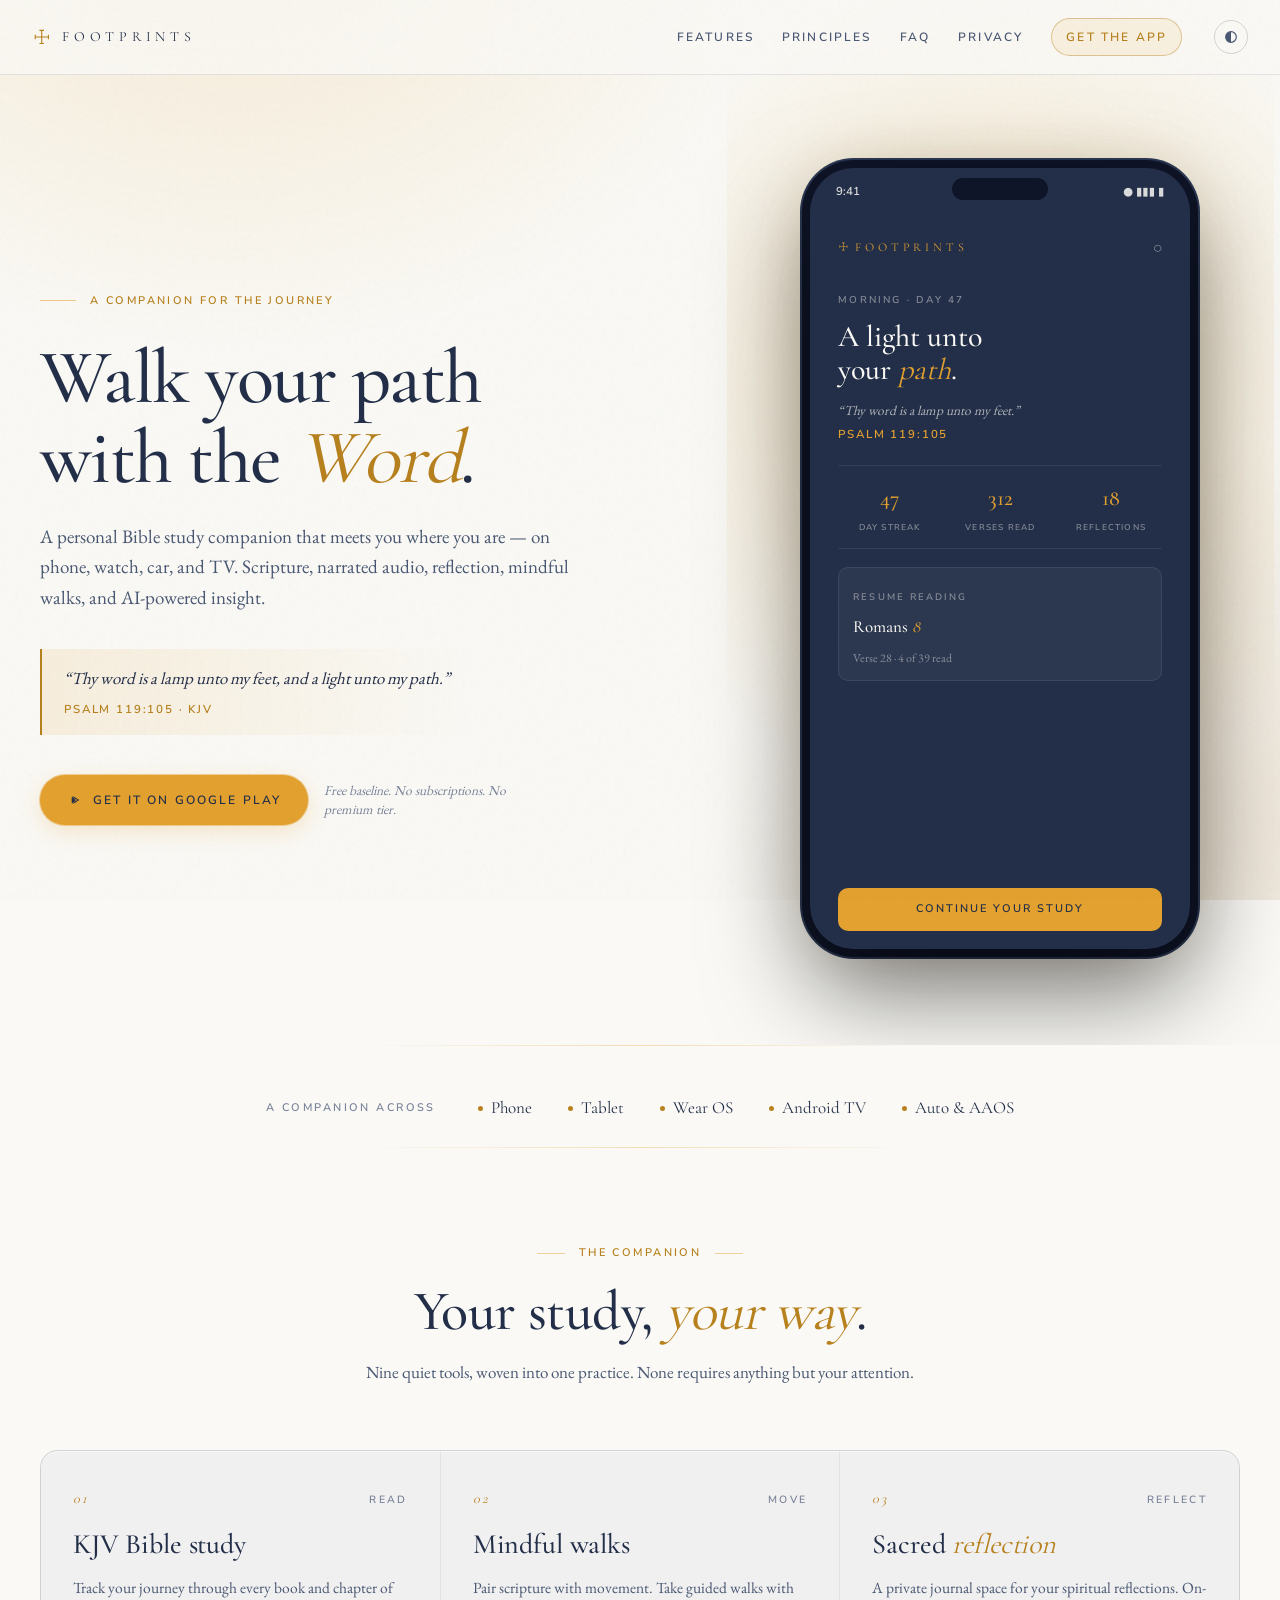
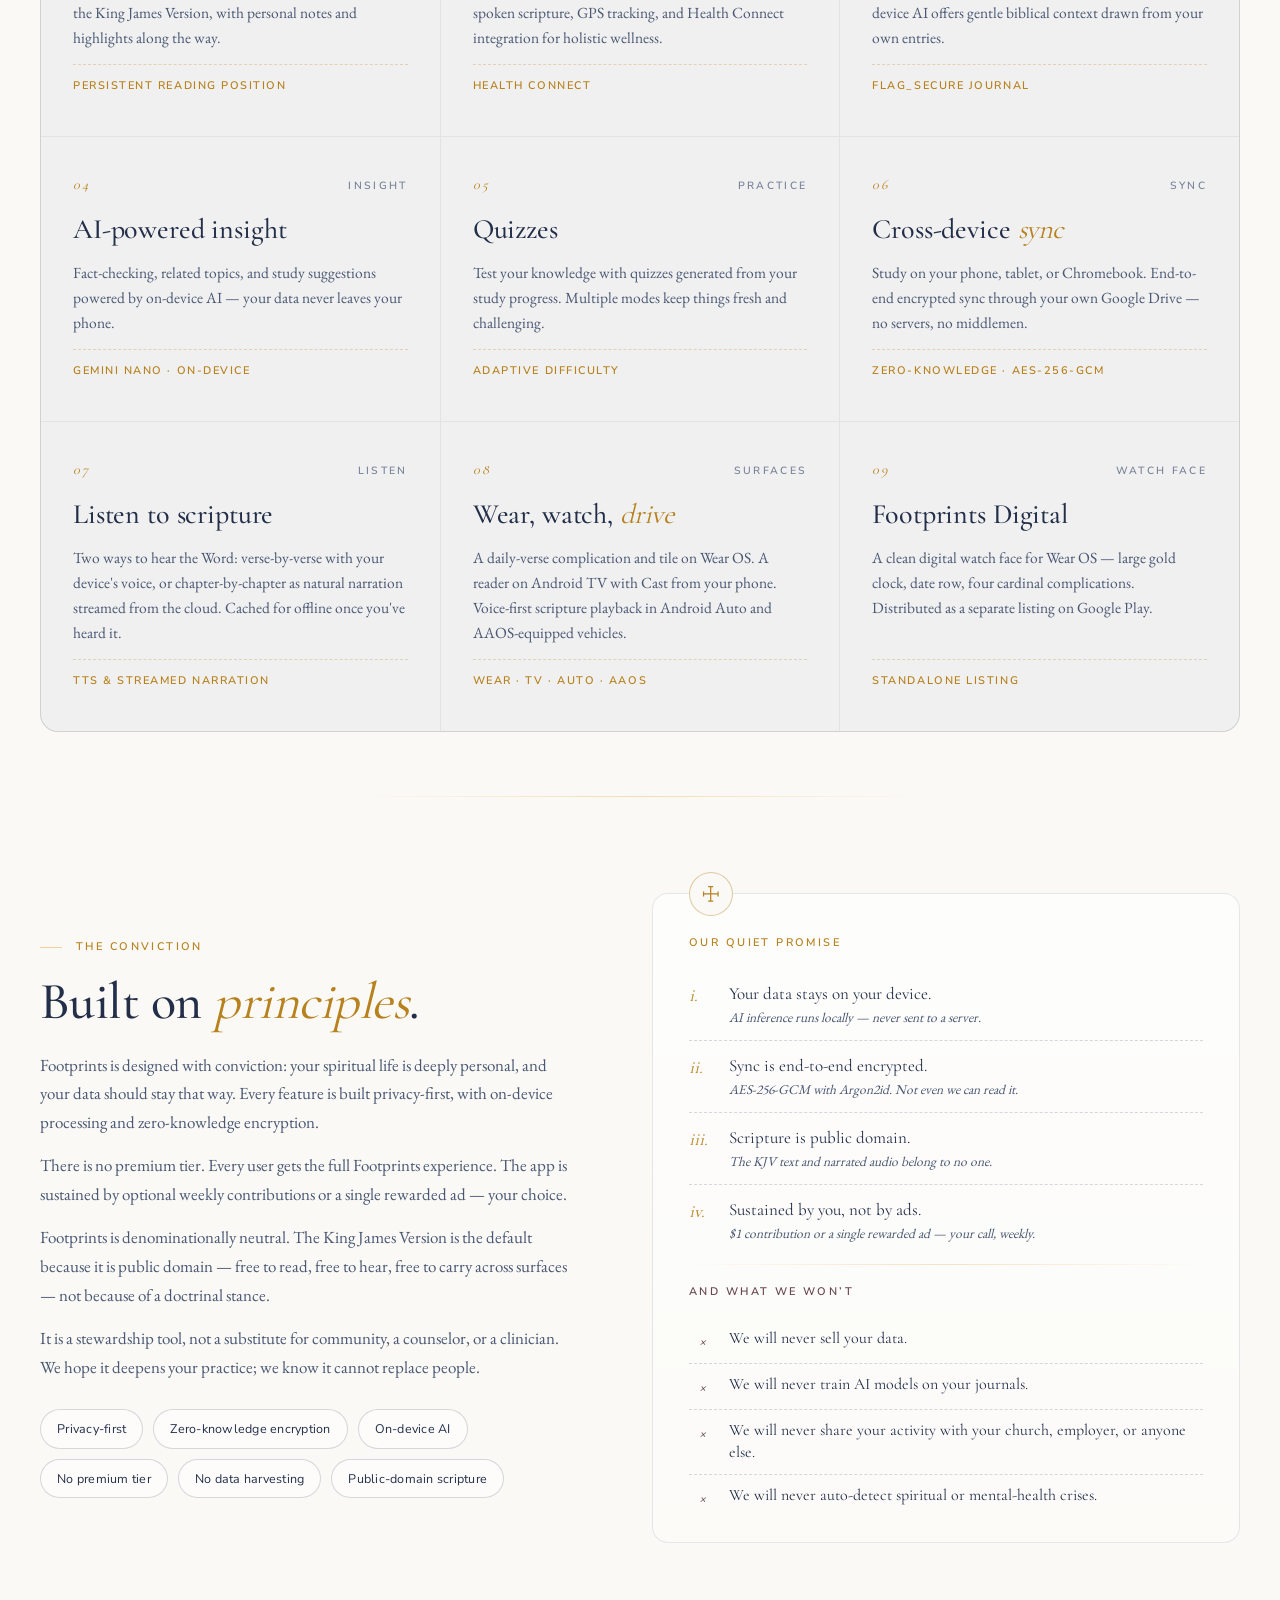
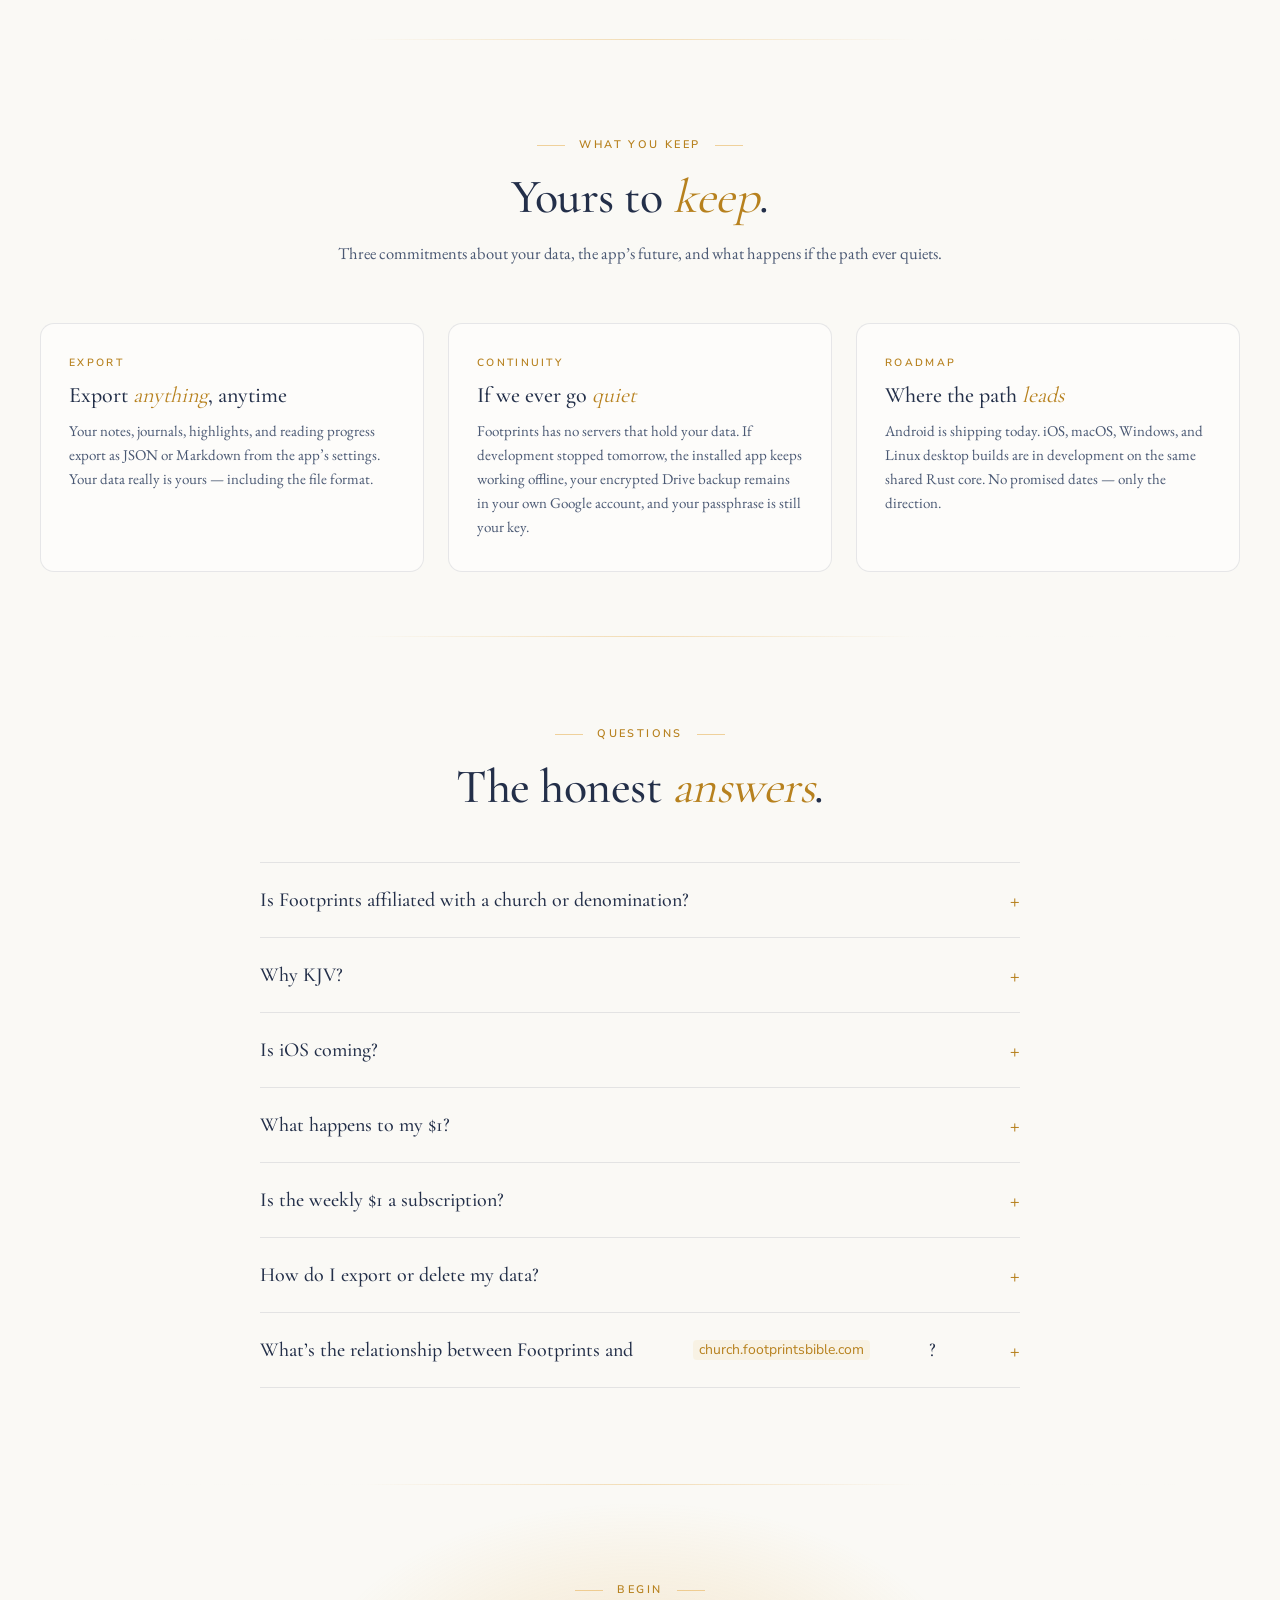
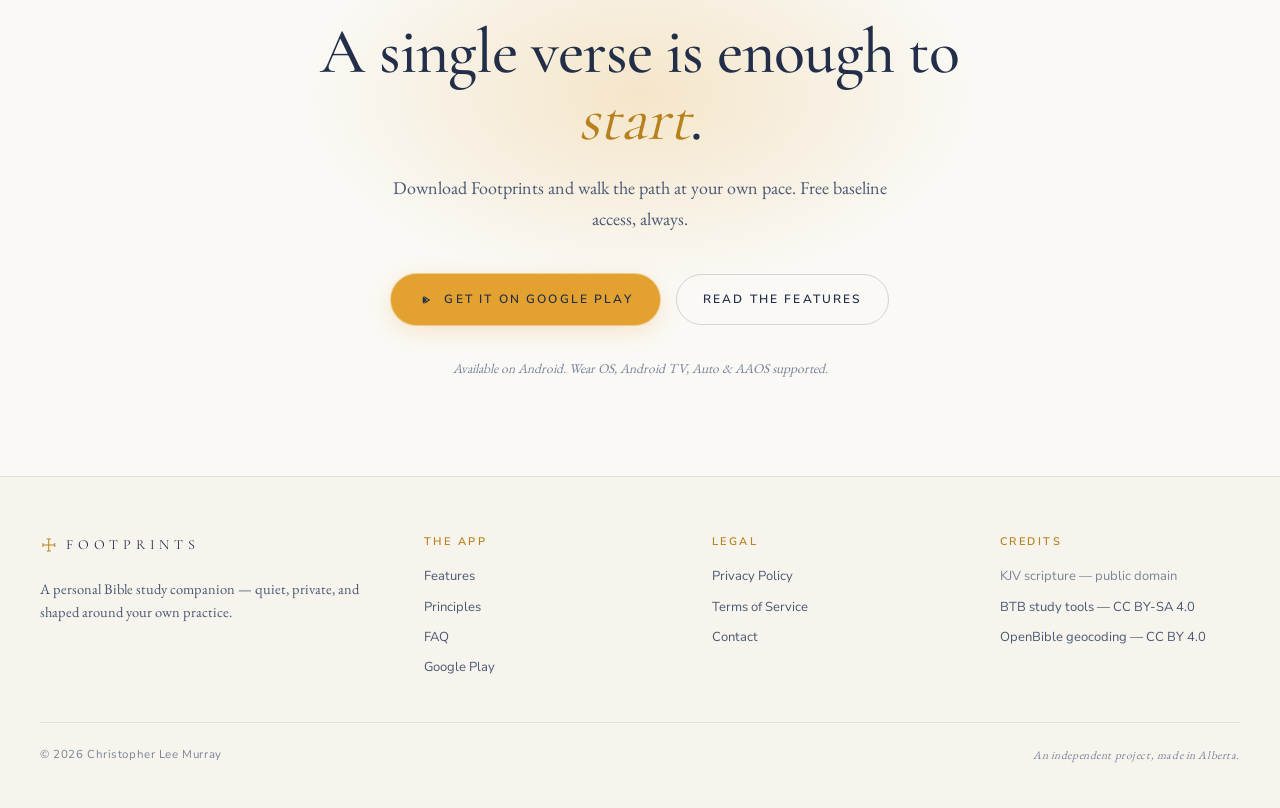
==== commit 948f54e4: "feat(refinement): update copy, media and styling" ====
--- a/docs/index.html
+++ b/docs/index.html
@@ -6,6 +6,8 @@
 <title>Footprints — Walk Your Path with the Word</title>
 <meta name="description" content="Footprints is a personal Bible study companion across phone, watch, TV, and car — featuring KJV scripture, narrated audio, AI-powered tools, mindful walks, journaling, and quizzes.">
 <meta name="color-scheme" content="light dark">
+<link rel="icon" type="image/svg+xml" href="assets/favicon.svg">
+<link rel="mask-icon" href="assets/footprints-mark.svg" color="#E3A12F">
 
 <!-- Flash-free theme boot — runs before paint. Reads stored preference, falls back to system. -->
 <script>
@@ -166,7 +168,13 @@
     text-transform: uppercase;
     color: var(--fp-gold);
   }
-  .hero .phone .brand-row .mark .c { margin-right: 6px; }
+  .hero .phone .brand-row .mark .c {
+    width: 11px;
+    height: 11px;
+    margin-right: 6px;
+    display: inline-block;
+    vertical-align: -1px;
+  }
   .hero .phone .brand-row .ic {
     color: var(--fg-subtle);
     font-size: 16px;
@@ -456,17 +464,19 @@
       linear-gradient(180deg, rgba(35,47,73,.6), rgba(35,47,73,.25));
     position: relative;
   }
-  .principles .promise::before {
-    content: '☩';
+  .principles .promise .badge {
     position: absolute;
     top: -22px; left: 36px;
     width: 44px; height: 44px;
     display: flex; align-items: center; justify-content: center;
     background: var(--bg);
     color: var(--fp-gold);
-    font-size: 22px;
     border: 1px solid var(--border-gold);
     border-radius: 999px;
+  }
+  .principles .promise .badge .fp-mark {
+    width: 22px;
+    height: 22px;
   }
   .principles .promise .eyebrow { margin-bottom: 16px; display: block; margin-top: 4px; }
   .principles .promise ul { list-style: none; }
@@ -498,6 +508,191 @@
     font-size: 13.5px;
     color: var(--fg-muted);
     font-weight: 400;
+  }
+
+  .principles .promise .promise-sep {
+    margin: 22px 0 18px;
+    height: 1px;
+    background: linear-gradient(90deg, transparent, rgba(227,161,47,.28), transparent);
+  }
+  .principles .promise .eyebrow--never {
+    color: var(--fp-mulberry);
+    display: block;
+  }
+  :root[data-theme="dark"] .principles .promise .eyebrow--never {
+    color: var(--fp-sand);
+  }
+  .principles .promise .never-list {
+    list-style: none;
+    margin-top: 4px;
+  }
+  .principles .promise .never-list li {
+    display: flex;
+    align-items: flex-start;
+    gap: 14px;
+    padding: 10px 0;
+    border-bottom: 1px dashed var(--border-2);
+  }
+  .principles .promise .never-list li:last-child { border-bottom: none; padding-bottom: 0; }
+  .principles .promise .never-list .x {
+    font-family: var(--font-display);
+    font-style: italic;
+    font-size: 18px;
+    color: var(--fp-mulberry);
+    flex: 0 0 26px;
+    line-height: 1.4;
+    text-align: center;
+  }
+  :root[data-theme="dark"] .principles .promise .never-list .x {
+    color: var(--fp-sand);
+  }
+  .principles .promise .never-list .t {
+    font-family: var(--font-display);
+    font-size: 16px;
+    color: var(--fg);
+    line-height: 1.35;
+  }
+
+  /* ============================================================
+     CONTINUITY & ROADMAP
+     ============================================================ */
+  .continuity {
+    padding: 96px 32px 64px;
+  }
+  .continuity .header {
+    text-align: center;
+    max-width: 720px;
+    margin: 0 auto 56px;
+  }
+  .continuity .header .section-eyebrow { justify-content: center; margin-bottom: 18px; }
+  .continuity .header h2 {
+    font-family: var(--font-display);
+    font-weight: 500;
+    font-size: clamp(34px, 4vw, 48px);
+    line-height: 1.08;
+    letter-spacing: -.01em;
+    color: var(--fg);
+  }
+  .continuity .header h2 em { font-style: italic; color: var(--fp-gold); font-weight: 400; }
+  .continuity .header p {
+    margin-top: 16px;
+    font-family: var(--font-body);
+    font-size: 16.5px;
+    line-height: 1.6;
+    color: var(--fg-muted);
+  }
+  .continuity .grid {
+    display: grid;
+    grid-template-columns: repeat(3, 1fr);
+    gap: 24px;
+  }
+  .continuity .card {
+    padding: 30px 28px 32px;
+    border: 1px solid var(--border);
+    border-radius: 14px;
+    background: rgba(35,47,73,.32);
+    display: flex;
+    flex-direction: column;
+    gap: 10px;
+  }
+  .continuity .card .cat {
+    font-family: var(--font-ui);
+    font-size: 10.5px;
+    font-weight: 700;
+    letter-spacing: .22em;
+    text-transform: uppercase;
+    color: var(--fp-gold);
+  }
+  .continuity .card h3 {
+    font-family: var(--font-display);
+    font-weight: 500;
+    font-size: 22px;
+    line-height: 1.18;
+    color: var(--fg);
+    margin-top: 2px;
+  }
+  .continuity .card h3 em { font-style: italic; color: var(--fp-gold); font-weight: 400; }
+  .continuity .card p {
+    font-family: var(--font-body);
+    font-size: 15px;
+    line-height: 1.6;
+    color: var(--fg-muted);
+  }
+  :root[data-theme="light"] .continuity .card {
+    background: rgba(255,255,255,.5);
+  }
+
+  /* ============================================================
+     FAQ
+     ============================================================ */
+  .faq {
+    padding: 88px 32px 96px;
+  }
+  .faq .header {
+    text-align: center;
+    margin-bottom: 48px;
+  }
+  .faq .header .section-eyebrow { justify-content: center; margin-bottom: 18px; }
+  .faq .header h2 {
+    font-family: var(--font-display);
+    font-weight: 500;
+    font-size: clamp(34px, 4vw, 48px);
+    line-height: 1.08;
+    letter-spacing: -.01em;
+    color: var(--fg);
+  }
+  .faq .header h2 em { font-style: italic; color: var(--fp-gold); font-weight: 400; }
+  .faq .list {
+    border-top: 1px solid var(--border);
+  }
+  .faq details {
+    border-bottom: 1px solid var(--border);
+    padding: 18px 0;
+  }
+  .faq summary {
+    cursor: pointer;
+    list-style: none;
+    display: flex;
+    align-items: center;
+    justify-content: space-between;
+    gap: 16px;
+    font-family: var(--font-display);
+    font-weight: 500;
+    font-size: 20px;
+    line-height: 1.3;
+    color: var(--fg);
+    padding: 6px 0;
+    transition: color .2s ease;
+  }
+  .faq summary::-webkit-details-marker { display: none; }
+  .faq summary::after {
+    content: '+';
+    font-family: var(--font-display);
+    font-size: 24px;
+    color: var(--fp-gold);
+    line-height: 1;
+    flex: 0 0 24px;
+    text-align: right;
+    transition: transform .2s ease;
+  }
+  .faq details[open] summary::after { content: '\2212'; }
+  .faq summary:hover { color: var(--fp-gold); }
+  .faq details p {
+    margin-top: 12px;
+    font-family: var(--font-body);
+    font-size: 16px;
+    line-height: 1.65;
+    color: var(--fg-muted);
+    max-width: 64ch;
+  }
+  .faq details p + p { margin-top: 10px; }
+  .faq details code {
+    font-family: var(--font-ui);
+    font-size: 14px;
+    color: var(--fp-gold);
+    background: rgba(227,161,47,.08);
+    padding: 1px 6px;
+    border-radius: 4px;
   }
 
   /* ============================================================
@@ -565,6 +760,10 @@
     .features .card { min-height: 0; }
     .principles { padding: 64px 22px; }
     .principles .wrap { grid-template-columns: 1fr; gap: 48px; }
+    .continuity { padding: 72px 22px 48px; }
+    .continuity .grid { grid-template-columns: 1fr; gap: 16px; }
+    .faq { padding: 64px 22px 80px; }
+    .faq summary { font-size: 18px; }
     .cta-band { padding: 80px 22px; }
   }
   @media (max-width: 540px) {
@@ -579,12 +778,13 @@
 <!-- NAV -->
 <nav class="site-nav">
   <a href="./" class="brand">
-    <span class="cross">☩</span>
+    <svg class="cross fp-mark" viewBox="0 0 512 512" fill="currentColor" aria-hidden="true"><path d="M189.944 438V409.84H234.488V269.04H97.272V313.584H69.112V196.336H97.272V240.88H234.488V100.592H189.944V72.432H307.192V100.592H262.648V240.88H406.52V196.336H434.68V313.584H406.52V269.04H262.648V409.84H307.192V438H189.944Z"/></svg>
     <span class="mark">Footprints</span>
   </a>
   <div class="links">
     <a href="#features">Features</a>
     <a href="#principles">Principles</a>
+    <a href="#faq">FAQ</a>
     <a href="privacy-policy.html">Privacy</a>
     <a href="https://play.google.com/store/apps/details?id=com.cntr.footprints" target="_blank" rel="noopener" class="cta">Get the app</a>
     <button type="button" id="theme-toggle" class="theme-toggle" aria-label="Theme: follow system" title="Theme: follow system">
@@ -625,8 +825,8 @@
       <div class="cta-row">
         <a href="https://play.google.com/store/apps/details?id=com.cntr.footprints"
            target="_blank" rel="noopener" class="btn btn-primary">
+          <svg class="play-icon" viewBox="0 0 960 960" fill="currentColor" aria-hidden="true"><path d="M629.816 562.299C541.126 473.91 530.44 493.685 632.812 410.289C742.674 488.691 763.349 464.421 629.816 562.299Z"/><path d="M531.639 463.122C256.782 200.251 271.963 188.066 592.163 384.121C595.06 387.117 606.645 389.614 601.352 394.708C577.981 417.279 555.309 439.951 531.639 463.122Z"/><path d="M338.578 701.226C398.004 635.209 463.722 573.985 525.345 509.666C530.239 504.672 532.136 504.572 536.83 509.366C558.603 531.438 580.376 553.611 602.149 575.783C536.431 633.71 436.656 681.351 346.868 703.124C343.172 702.225 340.875 701.725 338.578 701.226Z"/><path d="M310.314 691.039C298.529 701.226 289.141 663.274 291.638 656.881C288.542 629.016 259.877 202.35 317.106 289.441C373.935 347.069 431.163 404.197 488.192 461.626C492.587 469.815 513.56 478.504 505.97 488.093C439.253 554.21 372.736 620.827 310.314 691.039Z"/></svg>
           Get it on Google Play
-          <span aria-hidden="true">→</span>
         </a>
         <span class="cta-meta">Free baseline. No subscriptions. No premium tier.</span>
       </div>
@@ -641,7 +841,7 @@
         </div>
         <div class="scr">
           <div class="brand-row">
-            <span class="mark"><span class="c">☩</span>Footprints</span>
+            <span class="mark"><svg class="c fp-mark" viewBox="0 0 512 512" fill="currentColor" aria-hidden="true"><path d="M189.944 438V409.84H234.488V269.04H97.272V313.584H69.112V196.336H97.272V240.88H234.488V100.592H189.944V72.432H307.192V100.592H262.648V240.88H406.52V196.336H434.68V313.584H406.52V269.04H262.648V409.84H307.192V438H189.944Z"/></svg>Footprints</span>
             <span class="ic">○</span>
           </div>
 
@@ -805,6 +1005,8 @@
       <h2>Built on <em>principles</em>.</h2>
       <p class="body">Footprints is designed with conviction: your spiritual life is deeply personal, and your data should stay that way. Every feature is built privacy-first, with on-device processing and zero-knowledge encryption.</p>
       <p class="body">There is no premium tier. Every user gets the full Footprints experience. The app is sustained by optional weekly contributions or a single rewarded ad — your choice.</p>
+      <p class="body">Footprints is denominationally neutral. The King James Version is the default because it is public domain — free to read, free to hear, free to carry across surfaces — not because of a doctrinal stance.</p>
+      <p class="body">It is a stewardship tool, not a substitute for community, a counselor, or a clinician. We hope it deepens your practice; we know it cannot replace people.</p>
 
       <div class="chips">
         <span>Privacy-first</span>
@@ -817,6 +1019,9 @@
     </div>
 
     <aside class="promise">
+      <span class="badge" aria-hidden="true">
+        <svg class="fp-mark" viewBox="0 0 512 512" fill="currentColor"><path d="M189.944 438V409.84H234.488V269.04H97.272V313.584H69.112V196.336H97.272V240.88H234.488V100.592H189.944V72.432H307.192V100.592H262.648V240.88H406.52V196.336H434.68V313.584H406.52V269.04H262.648V409.84H307.192V438H189.944Z"/></svg>
+      </span>
       <span class="eyebrow">Our quiet promise</span>
       <ul>
         <li>
@@ -844,10 +1049,115 @@
           </span>
         </li>
       </ul>
+
+      <div class="promise-sep" aria-hidden="true"></div>
+      <span class="eyebrow eyebrow--never">And what we won&rsquo;t</span>
+      <ul class="never-list">
+        <li>
+          <span class="x" aria-hidden="true">×</span>
+          <span class="t">We will never sell your data.</span>
+        </li>
+        <li>
+          <span class="x" aria-hidden="true">×</span>
+          <span class="t">We will never train AI models on your journals.</span>
+        </li>
+        <li>
+          <span class="x" aria-hidden="true">×</span>
+          <span class="t">We will never share your activity with your church, employer, or anyone else.</span>
+        </li>
+        <li>
+          <span class="x" aria-hidden="true">×</span>
+          <span class="t">We will never auto-detect spiritual or mental-health crises.</span>
+        </li>
+      </ul>
     </aside>
 
   </div>
 </section>
+
+<div class="divider-line"></div>
+
+<!-- CONTINUITY & ROADMAP -->
+<section class="continuity" id="continuity">
+  <div class="wrap">
+    <div class="header">
+      <div class="section-eyebrow"><span class="eyebrow">What you keep</span></div>
+      <h2>Yours to <em>keep</em>.</h2>
+      <p>Three commitments about your data, the app&rsquo;s future, and what happens if the path ever quiets.</p>
+    </div>
+
+    <div class="grid">
+      <article class="card">
+        <span class="cat">Export</span>
+        <h3>Export <em>anything</em>, anytime</h3>
+        <p>Your notes, journals, highlights, and reading progress export as JSON or Markdown from the app&rsquo;s settings. Your data really is yours — including the file format.</p>
+      </article>
+
+      <article class="card">
+        <span class="cat">Continuity</span>
+        <h3>If we ever go <em>quiet</em></h3>
+        <p>Footprints has no servers that hold your data. If development stopped tomorrow, the installed app keeps working offline, your encrypted Drive backup remains in your own Google account, and your passphrase is still your key.</p>
+      </article>
+
+      <article class="card">
+        <span class="cat">Roadmap</span>
+        <h3>Where the path <em>leads</em></h3>
+        <p>Android is shipping today. iOS, macOS, Windows, and Linux desktop builds are in development on the same shared Rust core. No promised dates — only the direction.</p>
+      </article>
+    </div>
+  </div>
+</section>
+
+<div class="divider-line"></div>
+
+<!-- FAQ -->
+<section class="faq" id="faq">
+  <div class="wrap-read">
+    <div class="header">
+      <div class="section-eyebrow"><span class="eyebrow">Questions</span></div>
+      <h2>The honest <em>answers</em>.</h2>
+    </div>
+
+    <div class="list">
+      <details>
+        <summary>Is Footprints affiliated with a church or denomination?</summary>
+        <p>No. Footprints is independently developed and denominationally neutral. It defaults to the King James Version because the KJV is in the public domain — a practical choice, not a doctrinal one.</p>
+      </details>
+
+      <details>
+        <summary>Why KJV?</summary>
+        <p>Because it is the most widely beloved English translation that is free for everyone to read, hear, distribute, and adapt. Public-domain text means no licensing fees, no per-verse restrictions, and full control over offline reading, narrated audio, and on-device AI.</p>
+      </details>
+
+      <details>
+        <summary>Is iOS coming?</summary>
+        <p>Yes — it is on the roadmap. The Rust core that powers the Android, Tauri-desktop, and GTK Linux builds is shared, so iOS, macOS, and Windows builds use the same foundation. No public date yet.</p>
+      </details>
+
+      <details>
+        <summary>What happens to my $1?</summary>
+        <p>It pays for the things the app actually costs: Cloudflare R2 bandwidth for narrated audio and AI model downloads, the Google Play Developer fee, and the time spent building. Anything left over keeps the project sustainable. There is no investor takeout.</p>
+      </details>
+
+      <details>
+        <summary>Is the weekly $1 a subscription?</summary>
+        <p>No — it is an optional weekly contribution through Google Play Billing, processed one week at a time. Every Footprints feature works without it. You can also choose to watch a single rewarded ad instead, or do neither. There is no premium tier behind a paywall.</p>
+      </details>
+
+      <details>
+        <summary>How do I export or delete my data?</summary>
+        <p>All your data lives on your device. From the app&rsquo;s settings you can export everything as JSON or Markdown and delete locally stored data at any time. If you enabled cross-device sync, you can also remove the encrypted Drive backup from the same screen.</p>
+      </details>
+
+      <details>
+        <summary>What&rsquo;s the relationship between Footprints and <code>church.footprintsbible.com</code>?</summary>
+        <p>Footprints (the app) is a personal Bible study companion. The church management system at <code>church.footprintsbible.com</code> is a separate product on the same brand for congregations who want a private way to organize their community. The two are independent: the app never pushes your activity to any congregation, and the church platform never sees your personal study data.</p>
+      </details>
+    </div>
+  </div>
+</section>
+
+<div class="divider-line"></div>
 
 <!-- CLOSING CTA -->
 <section class="cta-band">
@@ -858,8 +1168,8 @@
     <div class="cta-row">
       <a href="https://play.google.com/store/apps/details?id=com.cntr.footprints"
          target="_blank" rel="noopener" class="btn btn-primary">
+        <svg class="play-icon" viewBox="0 0 960 960" fill="currentColor" aria-hidden="true"><path d="M629.816 562.299C541.126 473.91 530.44 493.685 632.812 410.289C742.674 488.691 763.349 464.421 629.816 562.299Z"/><path d="M531.639 463.122C256.782 200.251 271.963 188.066 592.163 384.121C595.06 387.117 606.645 389.614 601.352 394.708C577.981 417.279 555.309 439.951 531.639 463.122Z"/><path d="M338.578 701.226C398.004 635.209 463.722 573.985 525.345 509.666C530.239 504.672 532.136 504.572 536.83 509.366C558.603 531.438 580.376 553.611 602.149 575.783C536.431 633.71 436.656 681.351 346.868 703.124C343.172 702.225 340.875 701.725 338.578 701.226Z"/><path d="M310.314 691.039C298.529 701.226 289.141 663.274 291.638 656.881C288.542 629.016 259.877 202.35 317.106 289.441C373.935 347.069 431.163 404.197 488.192 461.626C492.587 469.815 513.56 478.504 505.97 488.093C439.253 554.21 372.736 620.827 310.314 691.039Z"/></svg>
         Get it on Google Play
-        <span aria-hidden="true">→</span>
       </a>
       <a href="#features" class="btn btn-ghost">Read the features</a>
     </div>
@@ -871,13 +1181,17 @@
 <footer class="site-foot">
   <div class="wrap">
     <div class="brand-block">
-      <span class="cross">☩</span><span class="mark">Footprints</span>
+      <span class="brand-row">
+        <svg class="cross fp-mark" viewBox="0 0 512 512" fill="currentColor" aria-hidden="true"><path d="M189.944 438V409.84H234.488V269.04H97.272V313.584H69.112V196.336H97.272V240.88H234.488V100.592H189.944V72.432H307.192V100.592H262.648V240.88H406.52V196.336H434.68V313.584H406.52V269.04H262.648V409.84H307.192V438H189.944Z"/></svg>
+        <span class="mark">Footprints</span>
+      </span>
       <p>A personal Bible study companion — quiet, private, and shaped around your own practice.</p>
     </div>
     <div class="col">
       <h4>The app</h4>
       <a href="#features">Features</a>
       <a href="#principles">Principles</a>
+      <a href="#faq">FAQ</a>
       <a href="https://play.google.com/store/apps/details?id=com.cntr.footprints" target="_blank" rel="noopener">Google Play</a>
     </div>
     <div class="col">
@@ -887,15 +1201,15 @@
       <a href="mailto:leechristophermurray@gmail.com">Contact</a>
     </div>
     <div class="col">
-      <h4>A word</h4>
-      <p class="verse">&ldquo;Thy word is a lamp unto my feet, and a light unto my path.&rdquo;
-        <span class="ref">Psalm 119:105 · KJV</span>
-      </p>
+      <h4>Credits</h4>
+      <span class="static">KJV scripture &mdash; public domain</span>
+      <a href="https://github.com/revjude/BTB" target="_blank" rel="noopener">BTB study tools &mdash; CC BY-SA 4.0</a>
+      <a href="https://www.openbible.info/geo/" target="_blank" rel="noopener">OpenBible geocoding &mdash; CC BY 4.0</a>
     </div>
   </div>
   <div class="site-foot-bottom">
-    <span>&copy; 2026 Christopher Lee Murray. All rights reserved.</span>
-    <span class="made">Made with care, in Alberta.</span>
+    <span>&copy; 2026 Christopher Lee Murray</span>
+    <span class="made">An independent project, made in Alberta.</span>
   </div>
 </footer>
 
--- a/docs/site.css
+++ b/docs/site.css
@@ -258,9 +258,10 @@
 }
 .site-nav .brand .cross {
   color: var(--fp-gold);
-  font-size: 20px;
-  line-height: 1;
-  position: relative; top: -1px;
+  width: 20px;
+  height: 20px;
+  display: inline-block;
+  flex: 0 0 auto;
 }
 .site-nav .brand .mark {
   font-family: var(--font-display);
@@ -408,6 +409,19 @@
   border-color: var(--fp-gold);
   color: var(--fp-gold);
 }
+.btn .play-icon {
+  width: 16px;
+  height: 16px;
+  display: inline-block;
+  flex: 0 0 auto;
+}
+
+/* ---------- Brand mark (SVG) ---------- */
+.fp-mark {
+  display: inline-block;
+  flex: 0 0 auto;
+  fill: currentColor;
+}
 
 /* ---------- Footer ---------- */
 .site-foot {
@@ -421,6 +435,14 @@
   gap: 48px;
   align-items: flex-start;
 }
+.site-foot .brand-block {
+  display: block;
+}
+.site-foot .brand-block .brand-row {
+  display: inline-flex;
+  align-items: center;
+  gap: 8px;
+}
 .site-foot .brand-block .mark {
   font-family: var(--font-display);
   font-weight: 400;
@@ -431,8 +453,10 @@
 }
 .site-foot .brand-block .cross {
   color: var(--fp-gold);
-  margin-right: 8px;
-  font-size: 18px;
+  width: 18px;
+  height: 18px;
+  display: inline-block;
+  flex: 0 0 auto;
 }
 .site-foot .brand-block p {
   margin-top: 14px;
@@ -451,7 +475,8 @@
   color: var(--fp-gold);
   margin-bottom: 14px;
 }
-.site-foot .col a {
+.site-foot .col a,
+.site-foot .col .static {
   display: block;
   font-family: var(--font-ui);
   font-size: 13px;
@@ -460,6 +485,7 @@
   transition: color .15s ease;
 }
 .site-foot .col a:hover { color: var(--fg); }
+.site-foot .col .static { color: var(--fg-subtle); }
 .site-foot .verse {
   font-family: var(--font-body);
   font-style: italic;
@@ -499,3 +525,269 @@
     text-align: center;
   }
 }
+
+/* ==========================================================================
+   DOC PAGES — privacy, terms
+   Parchment-and-gold prose layout for long legal text.
+   ========================================================================== */
+.doc-page {
+  padding: 140px 32px 96px;
+}
+.doc-page .doc-header {
+  max-width: var(--max-read);
+  margin: 0 auto 56px;
+  text-align: center;
+}
+.doc-page .doc-header .opening {
+  display: inline-flex;
+  align-items: center;
+  gap: 14px;
+  margin-bottom: 22px;
+}
+.doc-page .doc-header .opening::before,
+.doc-page .doc-header .opening::after {
+  content: '';
+  width: 28px;
+  height: 1px;
+  background: rgba(227, 161, 47, .55);
+}
+.doc-page .doc-header h1 {
+  font-family: var(--font-display);
+  font-weight: 500;
+  font-size: clamp(40px, 5vw, 64px);
+  line-height: 1.05;
+  letter-spacing: -.015em;
+  color: var(--fg);
+  text-wrap: balance;
+}
+.doc-page .doc-header h1 em {
+  font-style: italic;
+  color: var(--fp-gold);
+  font-weight: 400;
+}
+.doc-page .doc-header .effective {
+  margin-top: 18px;
+  font-family: var(--font-body);
+  font-style: italic;
+  font-size: 14.5px;
+  color: var(--fg-subtle);
+}
+
+.doc-page .doc-body {
+  max-width: var(--max-read);
+  margin: 0 auto;
+}
+
+.doc-page .doc-body h2 {
+  font-family: var(--font-display);
+  font-weight: 500;
+  font-size: clamp(26px, 3vw, 34px);
+  line-height: 1.18;
+  letter-spacing: -.005em;
+  color: var(--fg);
+  margin-top: 64px;
+  padding-top: 28px;
+  position: relative;
+}
+.doc-page .doc-body h2::before {
+  content: '';
+  position: absolute;
+  top: 0;
+  left: 0;
+  width: 40px;
+  height: 1px;
+  background: rgba(227, 161, 47, .55);
+}
+.doc-page .doc-body h2:first-of-type {
+  margin-top: 0;
+  padding-top: 0;
+}
+.doc-page .doc-body h2:first-of-type::before { display: none; }
+.doc-page .doc-body h2 em {
+  font-style: italic;
+  color: var(--fp-gold);
+  font-weight: 400;
+}
+
+.doc-page .doc-body h3 {
+  font-family: var(--font-display);
+  font-weight: 500;
+  font-size: 20px;
+  line-height: 1.28;
+  color: var(--fg);
+  margin-top: 30px;
+  margin-bottom: 10px;
+}
+
+.doc-page .doc-body p {
+  font-family: var(--font-body);
+  font-size: 17px;
+  line-height: 1.7;
+  color: var(--fg-muted);
+  margin-bottom: 16px;
+}
+.doc-page .doc-body ul,
+.doc-page .doc-body ol {
+  padding-left: 1.4rem;
+  margin-bottom: 16px;
+}
+.doc-page .doc-body li {
+  font-family: var(--font-body);
+  font-size: 17px;
+  line-height: 1.7;
+  color: var(--fg-muted);
+  margin-bottom: 8px;
+}
+.doc-page .doc-body li::marker {
+  color: var(--fp-gold);
+}
+
+.doc-page .doc-body strong {
+  color: var(--fg);
+  font-weight: 600;
+}
+.doc-page .doc-body em {
+  font-style: italic;
+}
+
+.doc-page .doc-body a {
+  color: var(--fp-gold);
+  text-decoration: none;
+  border-bottom: 1px solid rgba(227, 161, 47, .32);
+  transition: border-color .2s ease, color .2s ease;
+}
+.doc-page .doc-body a:hover {
+  border-bottom-color: var(--fp-gold);
+}
+
+.doc-page .doc-body code {
+  font-family: var(--font-ui);
+  font-size: 14px;
+  color: var(--fp-gold);
+  background: rgba(227, 161, 47, .08);
+  padding: 1px 6px;
+  border-radius: 4px;
+  border: 1px solid rgba(227, 161, 47, .18);
+}
+
+/* Callout — mirrors hero verse style */
+.doc-page .callout {
+  margin: 24px 0;
+  padding: 18px 22px;
+  border-left: 2px solid var(--fp-gold);
+  background: linear-gradient(90deg, rgba(227, 161, 47, .08), transparent 80%);
+  border-radius: 0 8px 8px 0;
+}
+.doc-page .callout p {
+  margin-bottom: 0;
+  font-family: var(--font-body);
+  font-size: 16.5px;
+  line-height: 1.6;
+  color: var(--fg);
+}
+
+/* Tables — quiet, gold accent */
+.doc-page .doc-body table {
+  width: 100%;
+  border-collapse: collapse;
+  margin: 24px 0;
+  font-family: var(--font-body);
+  border: 1px solid var(--border);
+  border-radius: 10px;
+  overflow: hidden;
+}
+.doc-page .doc-body th,
+.doc-page .doc-body td {
+  text-align: left;
+  padding: 12px 16px;
+  border-bottom: 1px solid var(--border);
+  font-size: 15px;
+  color: var(--fg-muted);
+  vertical-align: top;
+}
+.doc-page .doc-body tr:last-child td {
+  border-bottom: none;
+}
+.doc-page .doc-body th {
+  font-family: var(--font-ui);
+  font-size: 11px;
+  font-weight: 700;
+  letter-spacing: .18em;
+  text-transform: uppercase;
+  color: var(--fp-gold);
+  background: rgba(227, 161, 47, .07);
+  border-bottom: 1px solid var(--border-gold);
+}
+:root[data-theme="light"] .doc-page .doc-body th {
+  background: rgba(227, 161, 47, .12);
+}
+
+/* Caps-section — legalese disclaimers, kept readable */
+.doc-page .doc-body .caps-section {
+  font-family: var(--font-ui);
+  font-size: 13.5px;
+  line-height: 1.7;
+  color: var(--fg-subtle);
+  letter-spacing: .01em;
+  text-transform: none;
+}
+
+/* Table-of-contents block (used on long docs) */
+.doc-page .toc {
+  max-width: var(--max-read);
+  margin: 0 auto 48px;
+  padding: 22px 26px 24px;
+  border: 1px solid var(--border);
+  border-radius: 14px;
+  background: rgba(35, 47, 73, .35);
+}
+:root[data-theme="light"] .doc-page .toc {
+  background: rgba(255, 255, 255, .55);
+}
+.doc-page .toc .toc-label {
+  display: block;
+  font-family: var(--font-ui);
+  font-size: 11px;
+  font-weight: 700;
+  letter-spacing: .22em;
+  text-transform: uppercase;
+  color: var(--fp-gold);
+  margin-bottom: 12px;
+}
+.doc-page .toc ol {
+  list-style: none;
+  padding: 0;
+  margin: 0;
+  columns: 2;
+  column-gap: 32px;
+}
+.doc-page .toc li {
+  font-family: var(--font-body);
+  font-size: 14.5px;
+  line-height: 1.5;
+  margin: 4px 0;
+  break-inside: avoid;
+}
+.doc-page .toc li a {
+  color: var(--fg-muted);
+  border-bottom: none;
+}
+.doc-page .toc li a:hover { color: var(--fp-gold); }
+.doc-page .toc li .n {
+  display: inline-block;
+  width: 22px;
+  font-family: var(--font-display);
+  font-style: italic;
+  color: var(--fp-gold);
+}
+
+@media (max-width: 720px) {
+  .doc-page { padding: 110px 20px 64px; }
+  .doc-page .doc-body h2 { margin-top: 48px; padding-top: 22px; font-size: 24px; }
+  .doc-page .doc-body p,
+  .doc-page .doc-body li { font-size: 16px; }
+  .doc-page .toc ol { columns: 1; }
+  .doc-page .doc-body table { font-size: 13.5px; }
+  .doc-page .doc-body th,
+  .doc-page .doc-body td { padding: 10px 12px; }
+}
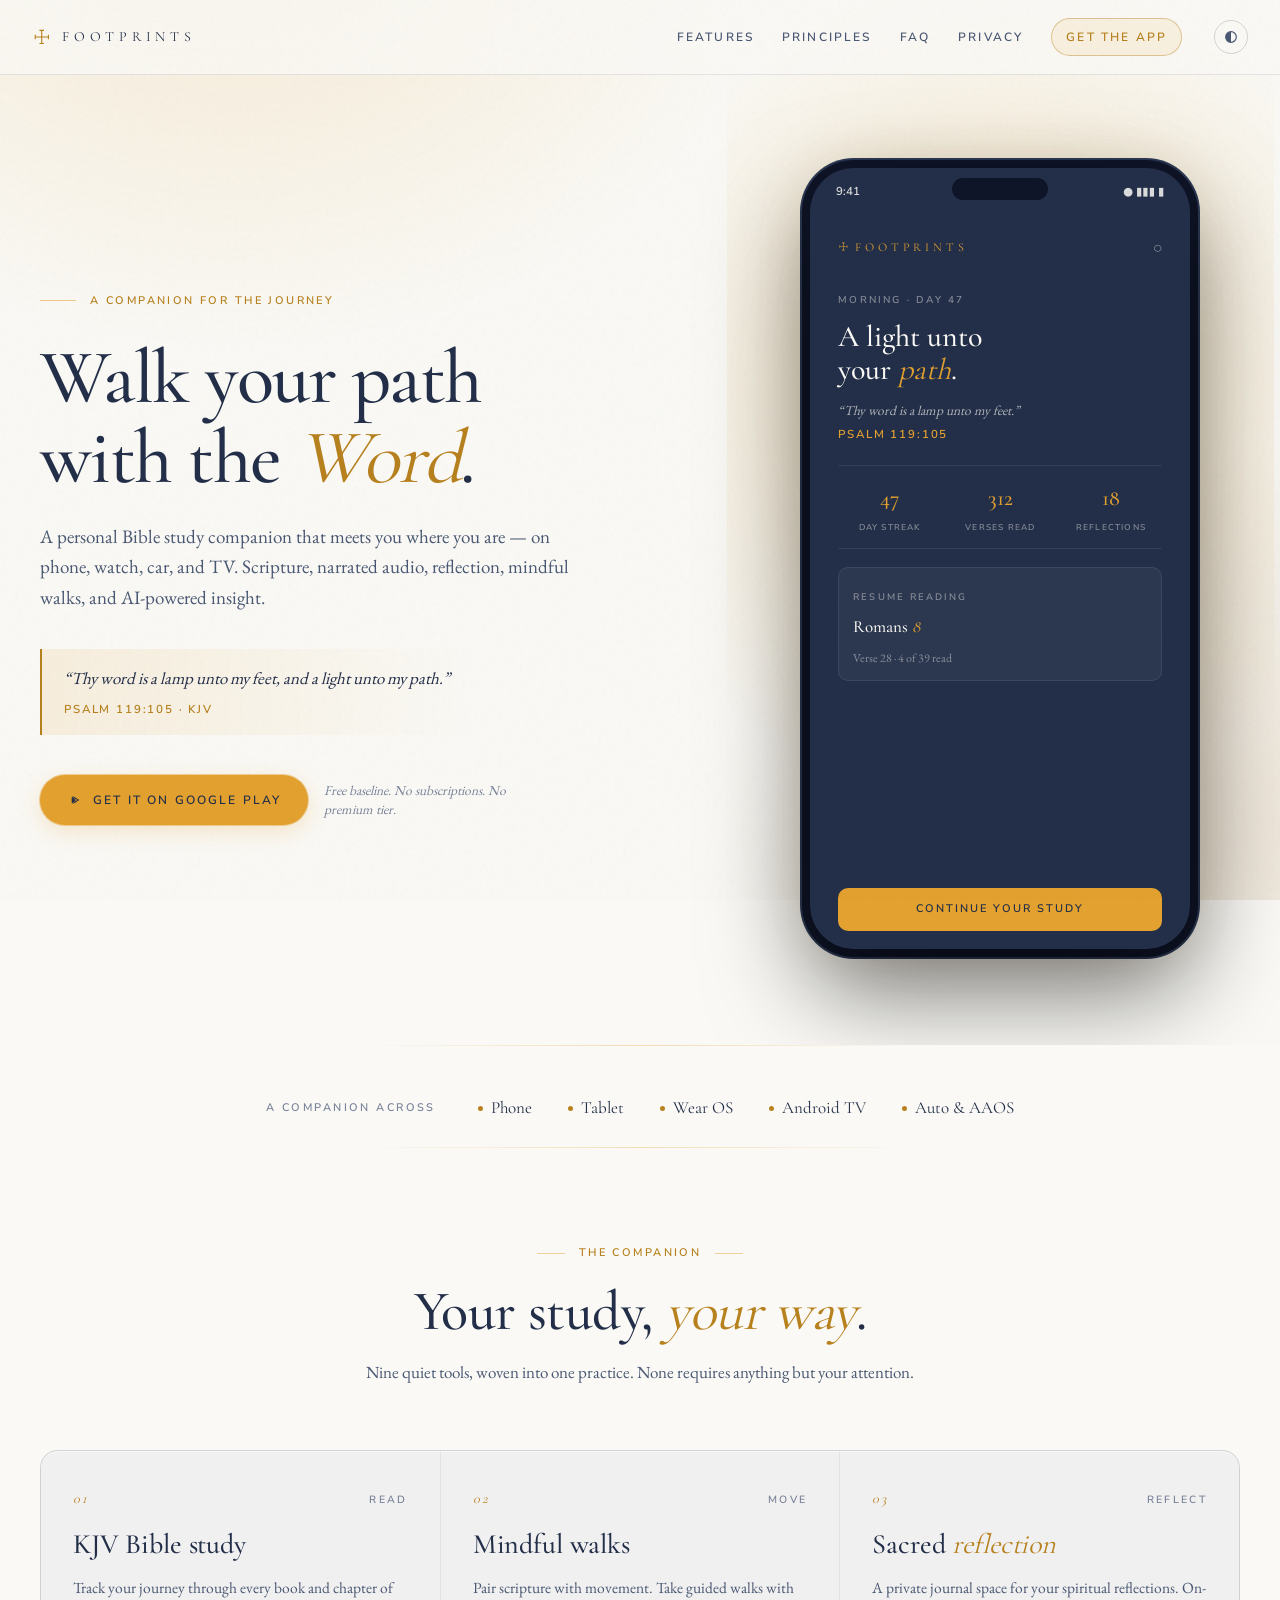
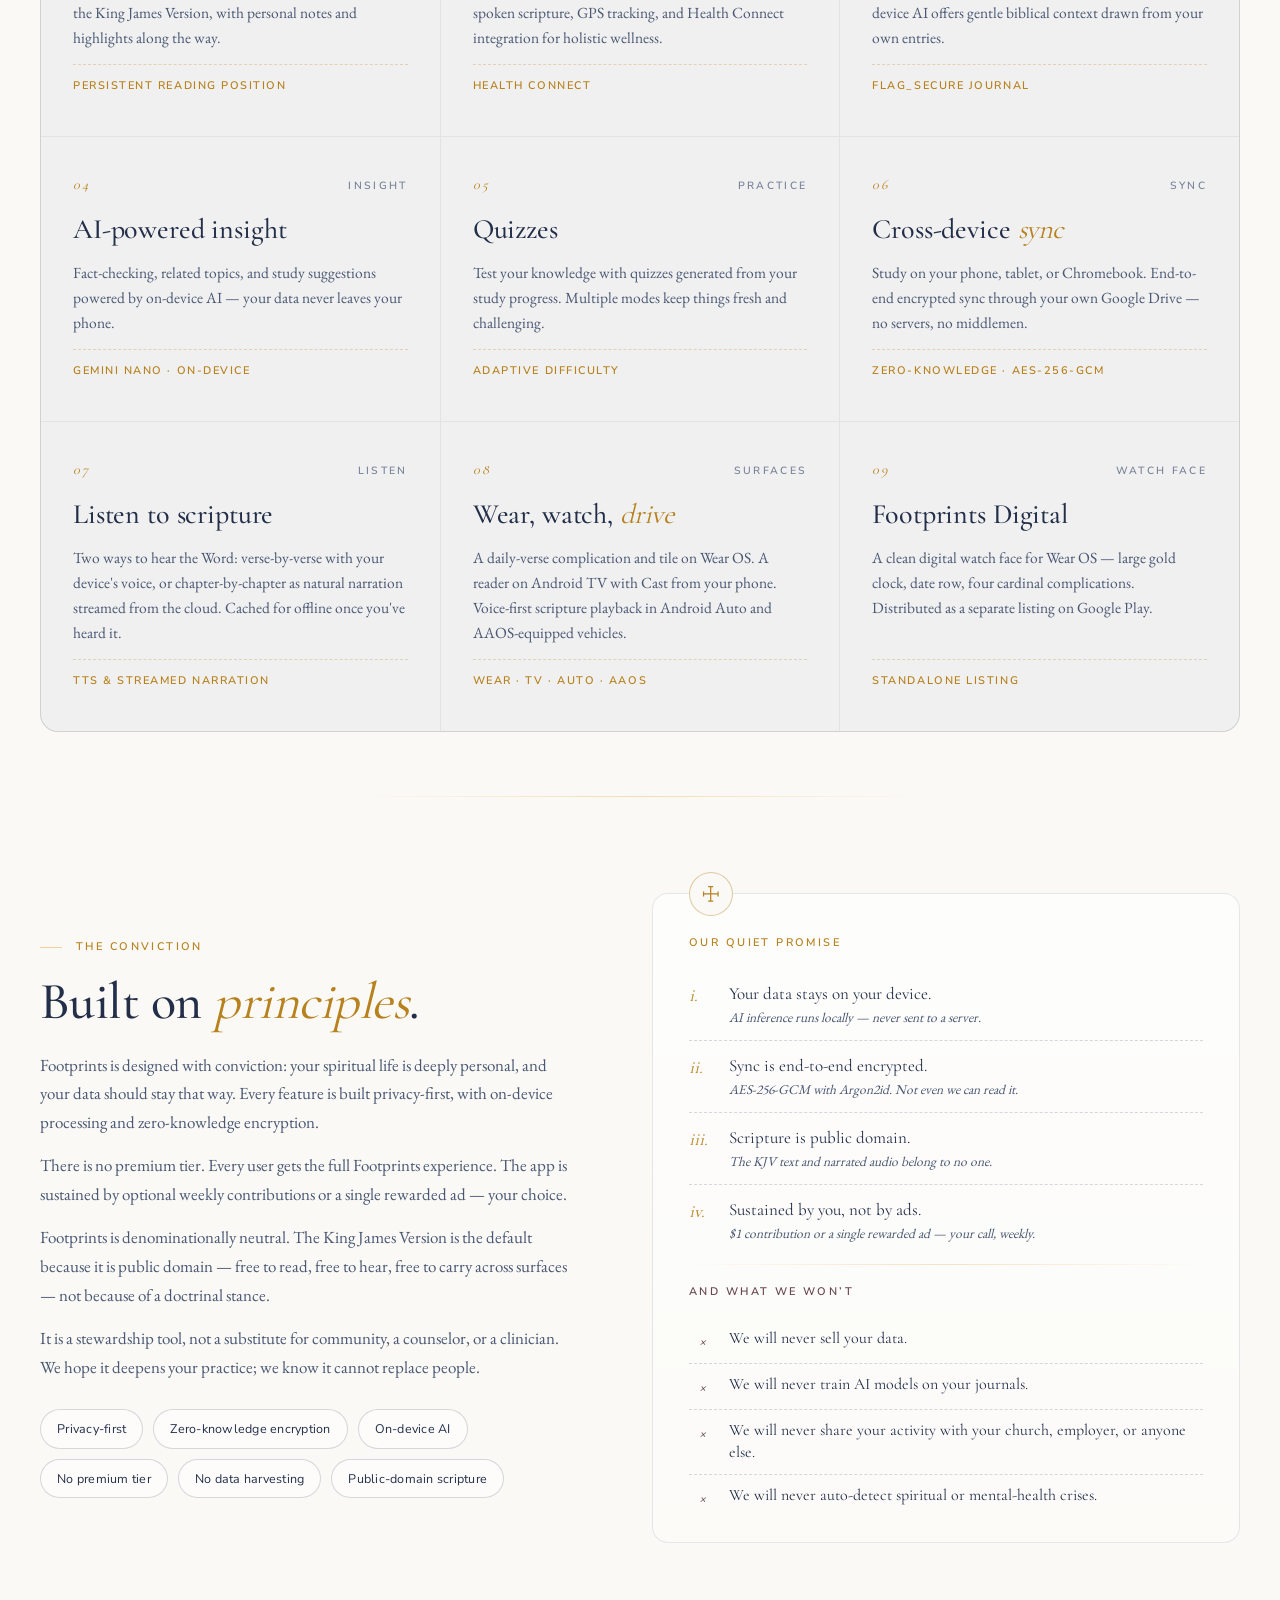
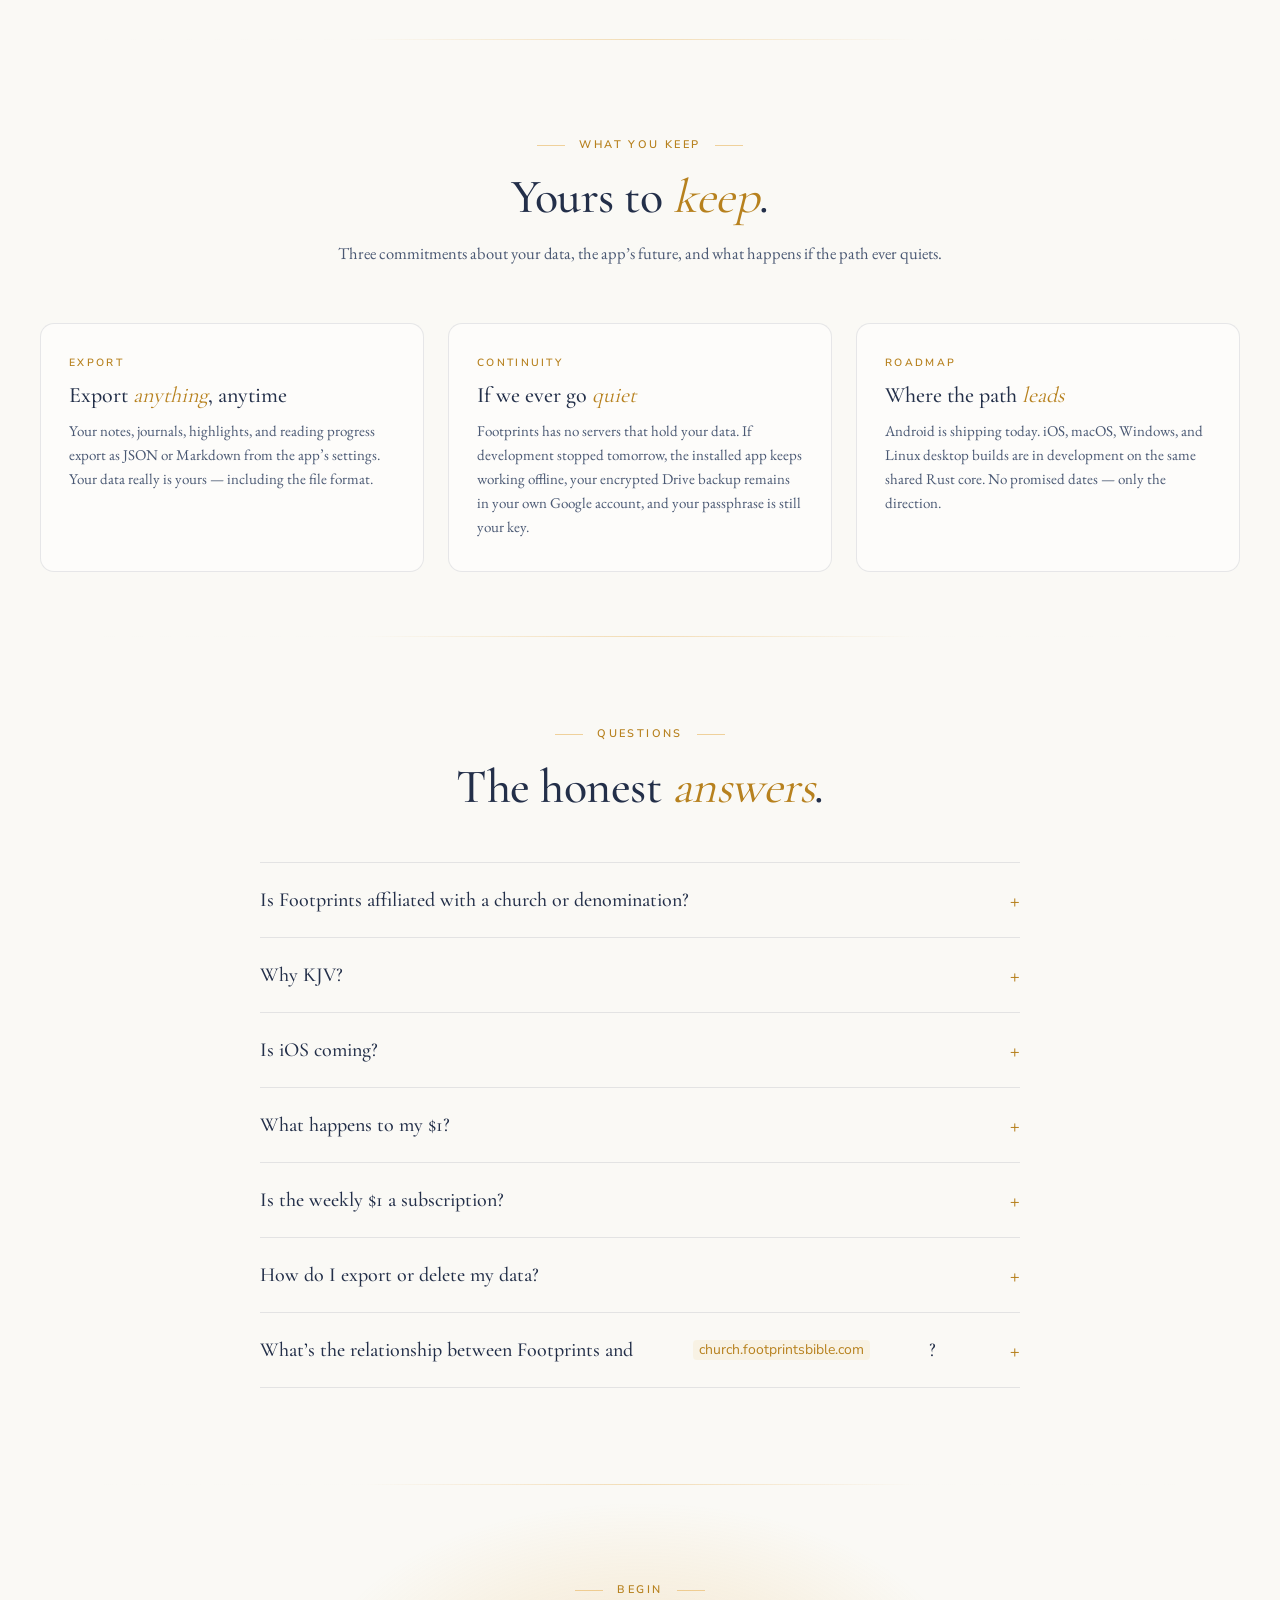
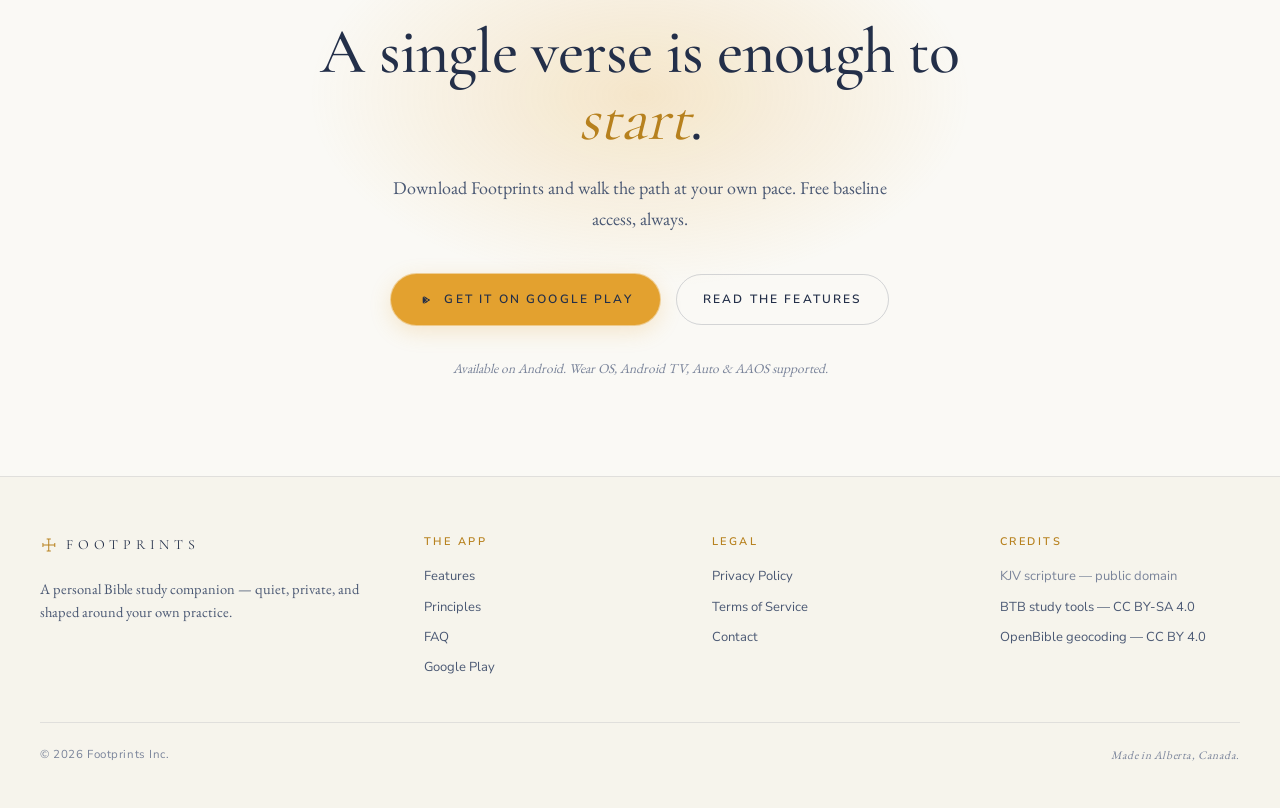
==== commit fb100403: "update copyright and author info" ====
--- a/docs/index.html
+++ b/docs/index.html
@@ -1198,7 +1198,7 @@
       <h4>Legal</h4>
       <a href="privacy-policy.html">Privacy Policy</a>
       <a href="terms-of-service.html">Terms of Service</a>
-      <a href="mailto:leechristophermurray@gmail.com">Contact</a>
+      <a href="mailto:hello@footprintsbible.com">Contact</a>
     </div>
     <div class="col">
       <h4>Credits</h4>
@@ -1208,8 +1208,8 @@
     </div>
   </div>
   <div class="site-foot-bottom">
-    <span>&copy; 2026 Christopher Lee Murray</span>
-    <span class="made">An independent project, made in Alberta.</span>
+    <span>&copy; 2026 Footprints Inc.</span>
+    <span class="made">Made in Alberta, Canada.</span>
   </div>
 </footer>
 
